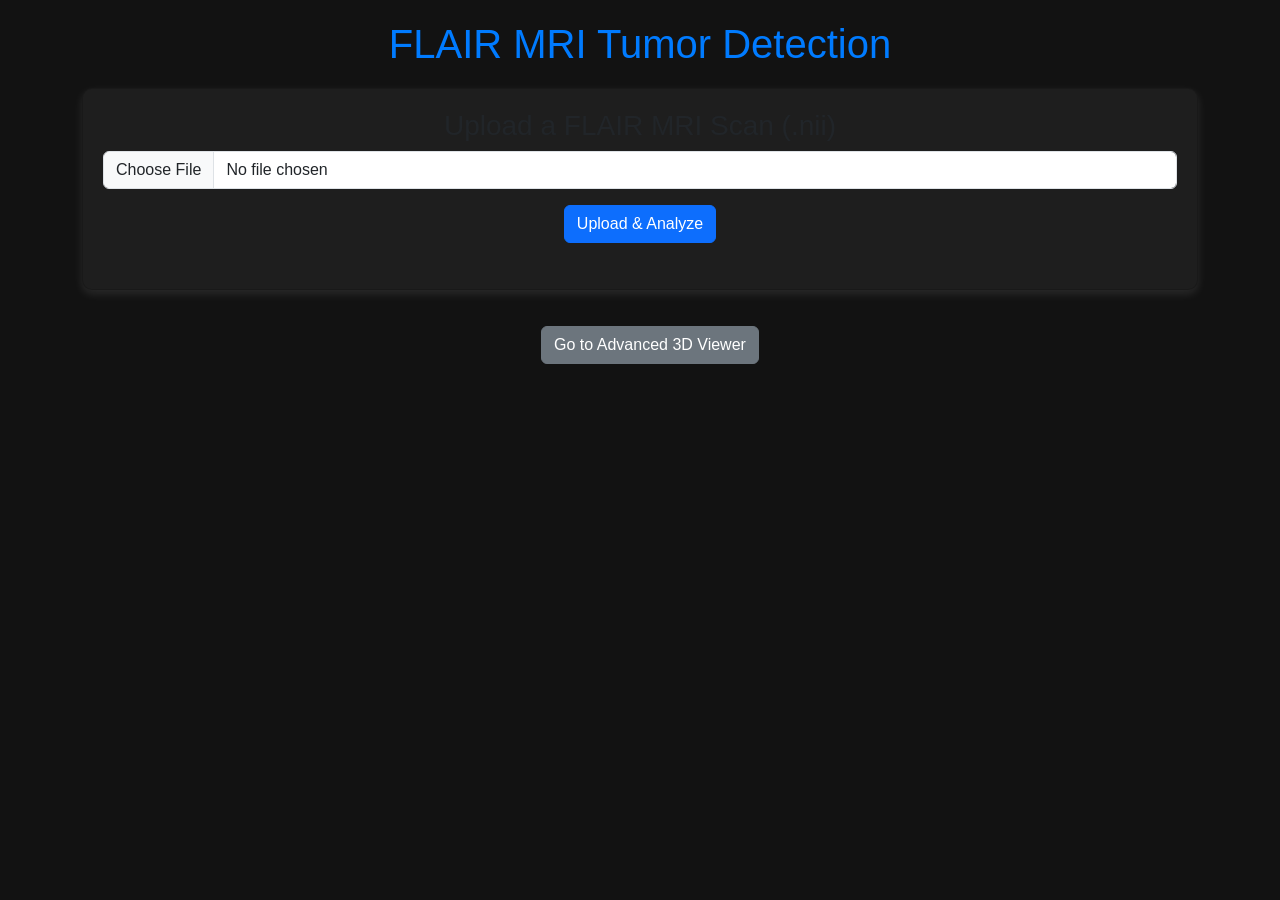
==== templates/front.html @ b57754f3 "Initial commit with FastAPI migration planning and UI improvements" ====
<!DOCTYPE html>
<html lang="en">

<head>
    <meta charset="UTF-8">
    <meta name="viewport" content="width=device-width, initial-scale=1.0">
    <title>FLAIR MRI Tumor Detection</title>

    <link href="https://cdn.jsdelivr.net/npm/bootstrap@5.3.0/dist/css/bootstrap.min.css" rel="stylesheet">

    <style>
        body {
            background-color: #121212;
            color: white;
            font-family: 'Arial', sans-serif;
            text-align: center;
        }

        .container {
            margin-top: 20px;
        }

        .card {
            padding: 20px;
            border-radius: 10px;
            background: #1e1e1e;
            box-shadow: 0px 4px 10px rgba(255, 255, 255, 0.1);
        }

        h1 {
            color: #007bff;
            margin-bottom: 20px;
        }

        #result {
            font-size: 1.5rem;
            margin-top: 10px;
            font-weight: bold;
            color: yellow;
        }

        #image-container {
            display: none;
            margin-top: 20px;
        }




        .slider-container {
            margin-top: 10px;
        }

        .image-row {
            display: flex;
            justify-content: center;
            gap: 20px;
            margin-top: 20px;
        }

        .image-row img {
            max-width: 80%;
            /* Increased size */
            border: 2px solid white;
        }

        /* Keep Advanced button always visible */
        .advanced-btn-container {
            margin-top: 20px;
            display: flex;
            justify-content: center;
            align-items: center;
        }

        .advanced-btn {
            margin-left: 20px;
            /* Align with Overlayed Predicted Mask */
        }
    </style>

    <script src="https://code.jquery.com/jquery-3.6.0.min.js"></script>
</head>

<body>

    <div class="container">
        <h1>FLAIR MRI Tumor Detection</h1>

        <div class="card">
            <h3>Upload a FLAIR MRI Scan (.nii)</h3>
            <form id="upload-form" enctype="multipart/form-data">
                <input type="file" class="form-control" id="file-input" name="file" accept=".nii">
                <button type="submit" class="btn btn-primary mt-3">Upload & Analyze</button>
            </form>
            <p id="result"></p>
        </div>

        <div id="image-container">
            <h3>Select Slice</h3>
            <div class="slider-container">
                <input type="range" id="slice-slider" min="0" max="0" value="0">
                <p>Slice: <span id="slice-number">0</span></p>
            </div>

            <div class="image-row">
                <div>
                    <h4>FLAIR MRI Slice</h4>
                    <img id="flair-image" src="" alt="FLAIR MRI Slice">
                </div>
                <div>
                    <h4>Overlayed Predicted Mask</h4>
                    <img id="overlay-image" src="" alt="Overlayed Mask">
                </div>
                <div>
                    <h4>Predicted Mask Only</h4>
                    <img id="mask-image" src="" alt="Predicted Mask">
                </div>
            </div>
        </div>

        <div class="advanced-btn-container">
            <a href="/advanced" class="btn btn-secondary mt-3 advanced-btn">Go to Advanced 3D Viewer</a>
        </div>
    </div>

    <script>
        let slices = [];

        $("#upload-form").submit(function (event) {
            event.preventDefault();
            let formData = new FormData();
            formData.append("file", $("#file-input")[0].files[0]);

            $("#result").text("Processing... Please wait.").css("color", "orange");

            $.ajax({
                url: "/detect_tumor",
                type: "POST",
                data: formData,
                processData: false,
                contentType: false,
                success: function (response) {
                    if (response.error) {
                        $("#result").text("Error: " + response.error).css("color", "red");
                        return;
                    }

                    slices = response.slices;
                    if (slices.length > 0) {
                        $("#slice-slider").attr("max", slices.length - 1).val(0);
                        updateSlice(0);
                        $("#image-container").show();
                        $("#result").text("Tumor detection complete! Use the slider to explore slices.").css("color", "green");
                    } else {
                        $("#result").text("No slices found. Please try another file.").css("color", "red");
                    }
                },
                error: function (xhr, status, error) {
                    console.error("Error:", error);
                    $("#result").text("Error in processing. Please try again.").css("color", "red");
                }
            });
        });

        $("#slice-slider").on("input", function () {
            updateSlice($(this).val());
        });

        function updateSlice(index) {
            $("#slice-number").text(index);
            $("#flair-image").attr("src", slices[index].flair);
            $("#overlay-image").attr("src", slices[index].overlay);
            $("#mask-image").attr("src", slices[index].mask);
        }
    </script>

    <!-- Bootstrap JS -->
    <script src="https://cdn.jsdelivr.net/npm/bootstrap@5.3.0/dist/js/bootstrap.bundle.min.js"></script>
</body>

</html>
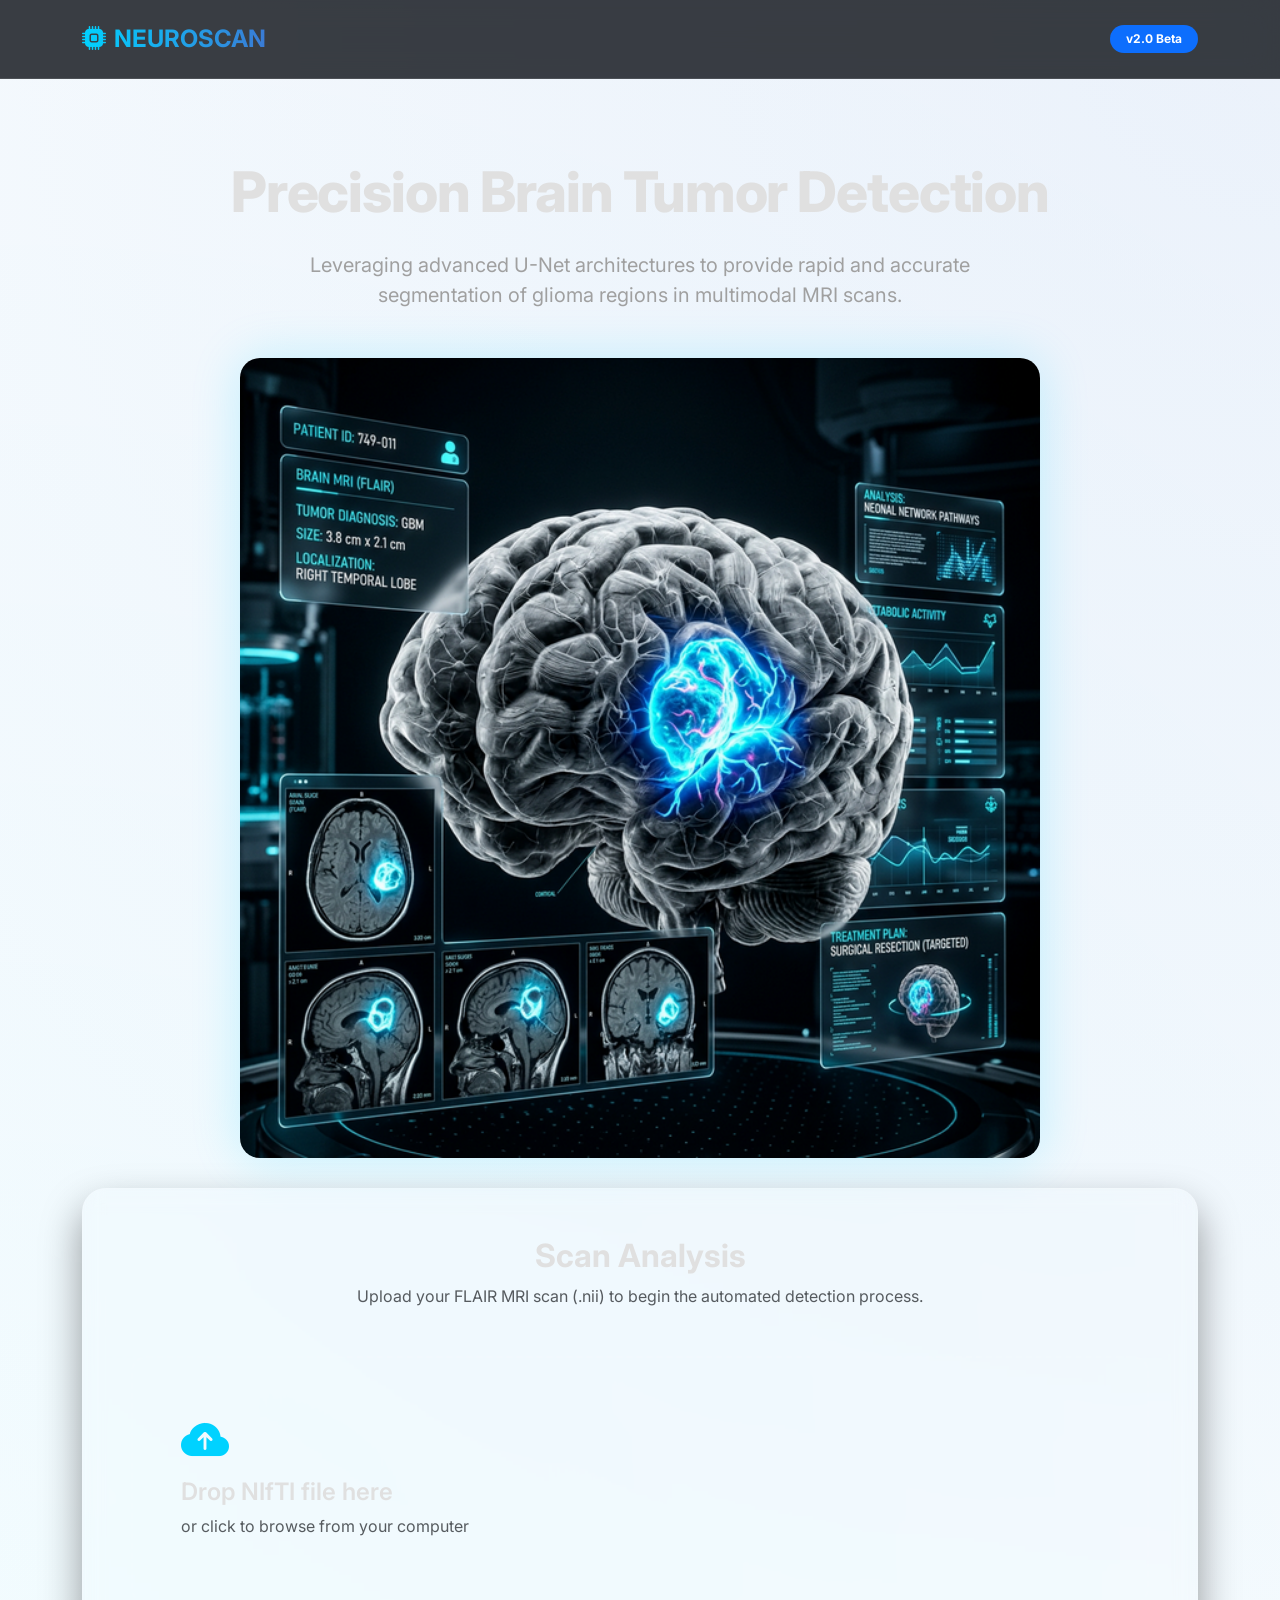
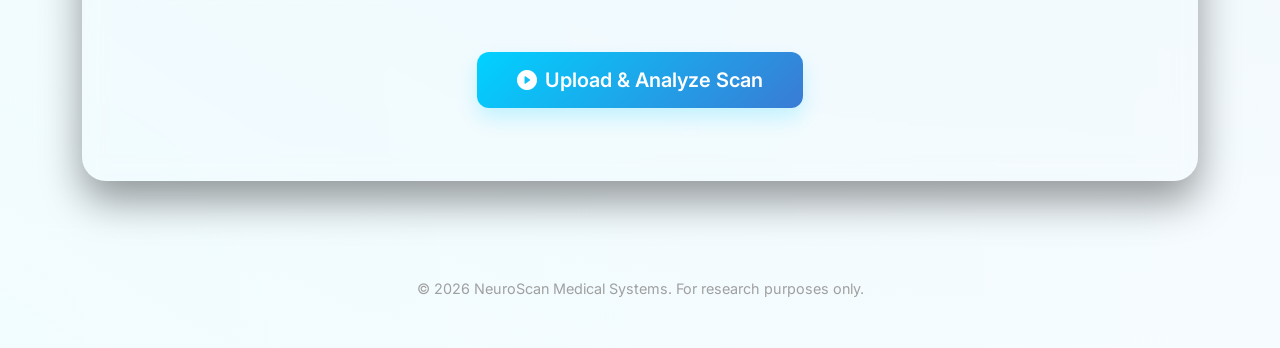
==== commit 0daad2c1: "Restore test images and remove redundant safety_advanced.html" ====
--- a/templates/front.html
+++ b/templates/front.html
@@ -1,181 +1,447 @@
 <!DOCTYPE html>
 <html lang="en">
-
 <head>
     <meta charset="UTF-8">
     <meta name="viewport" content="width=device-width, initial-scale=1.0">
-    <title>FLAIR MRI Tumor Detection</title>
-
+    <title>NeuroScan | Advanced Brain Tumor Detection</title>
+    
+    <!-- Fonts -->
+    <link rel="preconnect" href="https://fonts.googleapis.com">
+    <link rel="preconnect" href="https://fonts.gstatic.com" crossorigin>
+    <link href="https://fonts.googleapis.com/css2?family=Inter:wght@300;400;600;700&display=swap" rel="stylesheet">
+    
+    <!-- Bootstrap & Icons -->
     <link href="https://cdn.jsdelivr.net/npm/bootstrap@5.3.0/dist/css/bootstrap.min.css" rel="stylesheet">
-
+    <link rel="stylesheet" href="https://cdn.jsdelivr.net/npm/bootstrap-icons@1.11.1/font/bootstrap-icons.css">
+    
     <style>
+        :root {
+            --bg-color: #0b0e14;
+            --glass-bg: rgba(255, 255, 255, 0.03);
+            --glass-border: rgba(255, 255, 255, 0.1);
+            --primary-glow: #00d2ff;
+            --secondary-glow: #3a7bd5;
+            --accent-color: #00f2fe;
+            --text-main: #e0e0e0;
+            --text-muted: #a0a0a0;
+        }
+
         body {
-            background-color: #121212;
+            background-color: var(--bg-color);
+            color: var(--text-main);
+            font-family: 'Inter', sans-serif;
+            overflow-x: hidden;
+            background: radial-gradient(circle at top right, rgba(58, 123, 213, 0.1), transparent),
+                        radial-gradient(circle at bottom left, rgba(0, 210, 255, 0.05), transparent);
+            min-height: 100vh;
+        }
+
+        .navbar {
+            background: rgba(11, 14, 20, 0.8);
+            backdrop-filter: blur(15px);
+            border-bottom: 1px solid var(--glass-border);
+            padding: 1rem 0;
+            position: sticky;
+            top: 0;
+            z-index: 1000;
+        }
+
+        .navbar-brand {
+            font-weight: 700;
+            font-size: 1.5rem;
+            background: linear-gradient(90deg, var(--primary-glow), var(--secondary-glow));
+            -webkit-background-clip: text;
+            -webkit-text-fill-color: transparent;
+        }
+
+        .hero-section {
+            padding: 80px 0;
+            text-align: center;
+        }
+
+        .hero-title {
+            font-size: 3.5rem;
+            font-weight: 800;
+            margin-bottom: 1.5rem;
+            letter-spacing: -0.02em;
+        }
+
+        .hero-subtitle {
+            font-size: 1.25rem;
+            color: var(--text-muted);
+            max-width: 700px;
+            margin: 0 auto 3rem auto;
+        }
+
+        .hero-image-container {
+            position: relative;
+            max-width: 800px;
+            margin: 0 auto;
+            border-radius: 20px;
+            overflow: hidden;
+            box-shadow: 0 0 50px rgba(0, 210, 255, 0.2);
+        }
+
+        .hero-image {
+            width: 100%;
+            display: block;
+        }
+
+        .main-card {
+            background: var(--glass-bg);
+            backdrop-filter: blur(10px);
+            border: 1px solid var(--glass-border);
+            border-radius: 24px;
+            padding: 3rem;
+            margin-top: -50px;
+            position: relative;
+            z-index: 10;
+            box-shadow: 0 20px 40px rgba(0, 0, 0, 0.4);
+        }
+
+        .upload-area {
+            border: 2px dashed var(--glass-border);
+            border-radius: 16px;
+            padding: 3rem;
+            transition: all 0.3s ease;
+            cursor: pointer;
+            position: relative;
+        }
+
+        .upload-area:hover {
+            border-color: var(--primary-glow);
+            background: rgba(255, 255, 255, 0.02);
+        }
+
+        .upload-icon {
+            font-size: 3rem;
+            color: var(--primary-glow);
+            margin-bottom: 1rem;
+        }
+
+        #file-input {
+            display: none;
+        }
+
+        .btn-scan {
+            background: linear-gradient(135deg, var(--primary-glow), var(--secondary-glow));
+            border: none;
             color: white;
-            font-family: 'Arial', sans-serif;
+            font-weight: 600;
+            padding: 0.8rem 2.5rem;
+            border-radius: 12px;
+            transition: all 0.3s ease;
+            box-shadow: 0 10px 20px rgba(0, 210, 255, 0.2);
+        }
+
+        .btn-scan:hover {
+            transform: translateY(-2px);
+            box-shadow: 0 15px 30px rgba(0, 210, 255, 0.3);
+            color: white;
+        }
+
+        #result-status {
+            font-size: 1.1rem;
+            margin-top: 1.5rem;
+            font-weight: 600;
+        }
+
+        .viewer-section {
+            display: none;
+            margin-top: 4rem;
+            padding-bottom: 100px;
+        }
+
+        .slice-explorer {
+            background: var(--glass-bg);
+            border: 1px solid var(--glass-border);
+            border-radius: 20px;
+            padding: 2rem;
+        }
+
+        .display-grid {
+            display: grid;
+            grid-template-columns: repeat(auto-fit, minmax(300px, 1fr));
+            gap: 2rem;
+            margin-top: 2rem;
+        }
+
+        .slice-card {
+            background: rgba(0, 0, 0, 0.3);
+            border: 1px solid var(--glass-border);
+            border-radius: 16px;
+            padding: 1.5rem;
             text-align: center;
         }
 
-        .container {
-            margin-top: 20px;
-        }
-
-        .card {
-            padding: 20px;
-            border-radius: 10px;
-            background: #1e1e1e;
-            box-shadow: 0px 4px 10px rgba(255, 255, 255, 0.1);
-        }
-
-        h1 {
-            color: #007bff;
-            margin-bottom: 20px;
-        }
-
-        #result {
-            font-size: 1.5rem;
-            margin-top: 10px;
-            font-weight: bold;
-            color: yellow;
-        }
-
-        #image-container {
-            display: none;
-            margin-top: 20px;
-        }
-
-
-
-
-        .slider-container {
-            margin-top: 10px;
-        }
-
-        .image-row {
+        .slice-card h5 {
+            margin-bottom: 1rem;
+            font-size: 0.9rem;
+            text-transform: uppercase;
+            letter-spacing: 0.1em;
+            color: var(--text-muted);
+        }
+
+        .slice-card img {
+            width: 100%;
+            border-radius: 12px;
+            border: 1px solid rgba(255, 255, 255, 0.05);
+        }
+
+        .custom-slider {
+            width: 100%;
+            background: transparent;
+            -webkit-appearance: none;
+            margin: 1.5rem 0;
+        }
+
+        .custom-slider::-webkit-slider-runnable-track {
+            width: 100%;
+            height: 6px;
+            background: var(--glass-border);
+            border-radius: 3px;
+        }
+
+        .custom-slider::-webkit-slider-thumb {
+            -webkit-appearance: none;
+            height: 20px;
+            width: 20px;
+            border-radius: 50%;
+            background: var(--primary-glow);
+            margin-top: -7px;
+            cursor: pointer;
+            box-shadow: 0 0 15px var(--primary-glow);
+        }
+
+        .advanced-link-card {
+            margin-top: 3rem;
+            background: linear-gradient(45deg, rgba(58, 123, 213, 0.1), rgba(0, 210, 255, 0.1));
+            border: 1px solid var(--glass-border);
+            border-radius: 20px;
+            padding: 2rem;
             display: flex;
-            justify-content: center;
-            gap: 20px;
-            margin-top: 20px;
-        }
-
-        .image-row img {
-            max-width: 80%;
-            /* Increased size */
-            border: 2px solid white;
-        }
-
-        /* Keep Advanced button always visible */
-        .advanced-btn-container {
-            margin-top: 20px;
-            display: flex;
-            justify-content: center;
             align-items: center;
-        }
-
-        .advanced-btn {
-            margin-left: 20px;
-            /* Align with Overlayed Predicted Mask */
-        }
+            justify-content: space-between;
+        }
+
+        .footer {
+            border-top: 1px solid var(--glass-border);
+            padding: 3rem 0;
+            text-align: center;
+            color: var(--text-muted);
+            font-size: 0.9rem;
+        }
+
+        /* Micro-animations */
+        @keyframes fadeIn {
+            from { opacity: 0; transform: translateY(10px); }
+            to { opacity: 1; transform: translateY(0); }
+        }
+
+        .animate-fade-in {
+            animation: fadeIn 0.8s ease-out forwards;
+        }
+
+        .delay-1 { animation-delay: 0.2s; }
+        .delay-2 { animation-delay: 0.4s; }
     </style>
-
-    <script src="https://code.jquery.com/jquery-3.6.0.min.js"></script>
 </head>
-
 <body>
 
+<nav class="navbar">
     <div class="container">
-        <h1>FLAIR MRI Tumor Detection</h1>
-
-        <div class="card">
-            <h3>Upload a FLAIR MRI Scan (.nii)</h3>
-            <form id="upload-form" enctype="multipart/form-data">
-                <input type="file" class="form-control" id="file-input" name="file" accept=".nii">
-                <button type="submit" class="btn btn-primary mt-3">Upload & Analyze</button>
-            </form>
-            <p id="result"></p>
-        </div>
-
-        <div id="image-container">
-            <h3>Select Slice</h3>
-            <div class="slider-container">
-                <input type="range" id="slice-slider" min="0" max="0" value="0">
-                <p>Slice: <span id="slice-number">0</span></p>
-            </div>
-
-            <div class="image-row">
-                <div>
-                    <h4>FLAIR MRI Slice</h4>
-                    <img id="flair-image" src="" alt="FLAIR MRI Slice">
-                </div>
-                <div>
-                    <h4>Overlayed Predicted Mask</h4>
-                    <img id="overlay-image" src="" alt="Overlayed Mask">
-                </div>
-                <div>
-                    <h4>Predicted Mask Only</h4>
-                    <img id="mask-image" src="" alt="Predicted Mask">
-                </div>
-            </div>
-        </div>
-
-        <div class="advanced-btn-container">
-            <a href="/advanced" class="btn btn-secondary mt-3 advanced-btn">Go to Advanced 3D Viewer</a>
+        <a class="navbar-brand" href="#">
+            <i class="bi bi-cpu-fill me-2"></i>NEUROSCAN
+        </a>
+        <div class="d-flex align-items-center">
+            <span class="badge bg-primary rounded-pill px-3 py-2">v2.0 Beta</span>
         </div>
     </div>
-
-    <script>
-        let slices = [];
-
-        $("#upload-form").submit(function (event) {
-            event.preventDefault();
-            let formData = new FormData();
-            formData.append("file", $("#file-input")[0].files[0]);
-
-            $("#result").text("Processing... Please wait.").css("color", "orange");
-
-            $.ajax({
-                url: "/detect_tumor",
-                type: "POST",
-                data: formData,
-                processData: false,
-                contentType: false,
-                success: function (response) {
-                    if (response.error) {
-                        $("#result").text("Error: " + response.error).css("color", "red");
-                        return;
-                    }
-
-                    slices = response.slices;
-                    if (slices.length > 0) {
-                        $("#slice-slider").attr("max", slices.length - 1).val(0);
-                        updateSlice(0);
-                        $("#image-container").show();
-                        $("#result").text("Tumor detection complete! Use the slider to explore slices.").css("color", "green");
-                    } else {
-                        $("#result").text("No slices found. Please try another file.").css("color", "red");
-                    }
-                },
-                error: function (xhr, status, error) {
-                    console.error("Error:", error);
-                    $("#result").text("Error in processing. Please try again.").css("color", "red");
+</nav>
+
+<div class="container">
+    <section class="hero-section">
+        <h1 class="hero-title animate-fade-in">Precision Brain Tumor Detection</h1>
+        <p class="hero-subtitle animate-fade-in delay-1">
+            Leveraging advanced U-Net architectures to provide rapid and accurate segmentation of glioma regions in multimodal MRI scans.
+        </p>
+        
+        <div class="hero-image-container animate-fade-in delay-2">
+            <img src="/static/img/hero.png" alt="Brain Visualization" class="hero-image">
+        </div>
+    </section>
+
+    <div class="main-card animate-fade-in delay-2">
+        <div class="text-center mb-5">
+            <h2 class="fw-bold">Scan Analysis</h2>
+            <p class="text-muted">Upload your FLAIR MRI scan (.nii) to begin the automated detection process.</p>
+        </div>
+
+        <form id="upload-form">
+            <div class="upload-area" id="drop-zone">
+                <i class="bi bi-cloud-arrow-up-fill upload-icon"></i>
+                <h4 class="fw-semibold">Drop NIfTI file here</h4>
+                <p class="text-muted">or click to browse from your computer</p>
+                <input type="file" id="file-input" name="file" accept=".nii">
+                <div id="file-name-display" class="mt-3 text-primary fw-bold" style="display:none;"></div>
+            </div>
+            
+            <div class="text-center mt-5">
+                <button type="submit" class="btn btn-scan btn-lg">
+                    <i class="bi bi-play-circle-fill me-2"></i>Upload & Analyze Scan
+                </button>
+                <div id="result-status"></div>
+            </div>
+        </form>
+    </div>
+
+    <section id="viewer-section" class="viewer-section">
+        <div class="slice-explorer">
+            <div class="d-flex justify-content-between align-items-center mb-4">
+                <h3 class="fw-bold mb-0">Exploration Suite</h3>
+                <div class="badge bg-secondary px-3 py-2">
+                    Slice: <span id="slice-number" class="fw-bold">0</span>
+                </div>
+            </div>
+
+            <div class="px-4">
+                <input type="range" class="custom-slider" id="slice-slider" min="0" max="0" value="0">
+            </div>
+
+            <div class="display-grid">
+                <div class="slice-card">
+                    <h5>Original FLAIR</h5>
+                    <div class="image-wrapper">
+                        <img id="flair-image" src="" alt="FLAIR Slice">
+                    </div>
+                </div>
+                <div class="slice-card">
+                    <h5>Neural Overlay</h5>
+                    <div class="image-wrapper">
+                        <img id="overlay-image" src="" alt="Overlay Mask">
+                    </div>
+                </div>
+                <div class="slice-card">
+                    <h5>Binary Mask</h5>
+                    <div class="image-wrapper">
+                        <img id="mask-image" src="" alt="Predicted Mask">
+                    </div>
+                </div>
+            </div>
+        </div>
+
+        <div class="advanced-link-card">
+            <div>
+                <h4 class="fw-bold mb-1">Volumetric 3D Analysis</h4>
+                <p class="text-muted mb-0">Experience full spatial context in our proprietary 3D rendering engine.</p>
+            </div>
+            <a href="/advanced" class="btn btn-scan">
+                Open 3D Viewer <i class="bi bi-arrow-right-short ms-1"></i>
+            </a>
+        </div>
+    </section>
+</div>
+
+<footer class="footer mt-5">
+    <div class="container">
+        <p class="mb-0">&copy; 2026 NeuroScan Medical Systems. For research purposes only.</p>
+    </div>
+</footer>
+
+<script src="https://code.jquery.com/jquery-3.6.0.min.js"></script>
+<script>
+    let slices = [];
+
+    // UI Interactions
+    const dropZone = $('#drop-zone');
+    const fileInput = $('#file-input');
+    const fileNameDisplay = $('#file-name-display');
+
+    dropZone.on('click', () => fileInput.click());
+    
+    fileInput.on('change', function() {
+        if (this.files[0]) {
+            fileNameDisplay.text(`Selected: ${this.files[0].name}`).show();
+        }
+    });
+
+    dropZone.on('dragover', (e) => {
+        e.preventDefault();
+        dropZone.css('border-color', 'var(--primary-glow)');
+    });
+
+    dropZone.on('dragleave', () => {
+        dropZone.css('border-color', 'var(--glass-border)');
+    });
+
+    dropZone.on('drop', (e) => {
+        e.preventDefault();
+        const files = e.originalEvent.dataTransfer.files;
+        if (files.length) {
+            fileInput[0].files = files;
+            fileNameDisplay.text(`Selected: ${files[0].name}`).show();
+        }
+    });
+
+    // Form Submission
+    $("#upload-form").submit(function (event) {
+        event.preventDefault();
+        
+        let file = fileInput[0].files[0];
+        if (!file) {
+            $("#result-status").text("Please select a file first.").css("color", "red");
+            return;
+        }
+
+        let formData = new FormData();
+        formData.append("file", file);
+
+        $("#result-status").html('<div class="spinner-border spinner-border-sm text-primary me-2"></div> AI is processing scan...').css("color", "var(--primary-glow)");
+
+        $.ajax({
+            url: "/detect_tumor",
+            type: "POST",
+            data: formData,
+            processData: false,
+            contentType: false,
+            success: function (response) {
+                if (response.error) {
+                    $("#result-status").text("Error: " + response.error).css("color", "red");
+                    return;
                 }
-            });
+
+                slices = response.slices;
+                if (slices.length > 0) {
+                    $("#slice-slider").attr("max", slices.length - 1).val(0);
+                    updateSlice(0);
+                    $("#viewer-section").fadeIn(1000);
+                    $("#result-status").html('<i class="bi bi-check-circle-fill me-2"></i> Analysis Complete').css("color", "#00ff88");
+                    
+                    // Smooth scroll to viewer
+                    $('html, body').animate({
+                        scrollTop: $("#viewer-section").offset().top - 100
+                    }, 1000);
+                } else {
+                    $("#result-status").text("No slices could be extracted.").css("color", "red");
+                }
+            },
+            error: function (xhr, status, error) {
+                $("#result-status").text("Processing failed. Server might be under heavy load.").css("color", "red");
+            }
         });
-
-        $("#slice-slider").on("input", function () {
-            updateSlice($(this).val());
-        });
-
-        function updateSlice(index) {
-            $("#slice-number").text(index);
-            $("#flair-image").attr("src", slices[index].flair);
-            $("#overlay-image").attr("src", slices[index].overlay);
-            $("#mask-image").attr("src", slices[index].mask);
-        }
-    </script>
-
-    <!-- Bootstrap JS -->
-    <script src="https://cdn.jsdelivr.net/npm/bootstrap@5.3.0/dist/js/bootstrap.bundle.min.js"></script>
+    });
+
+    $("#slice-slider").on("input", function () {
+        updateSlice($(this).val());
+    });
+
+    function updateSlice(index) {
+        $("#slice-number").text(index);
+        $("#flair-image").attr("src", slices[index].flair);
+        $("#overlay-image").attr("src", slices[index].overlay);
+        $("#mask-image").attr("src", slices[index].mask);
+    }
+</script>
+
 </body>
-
 </html>
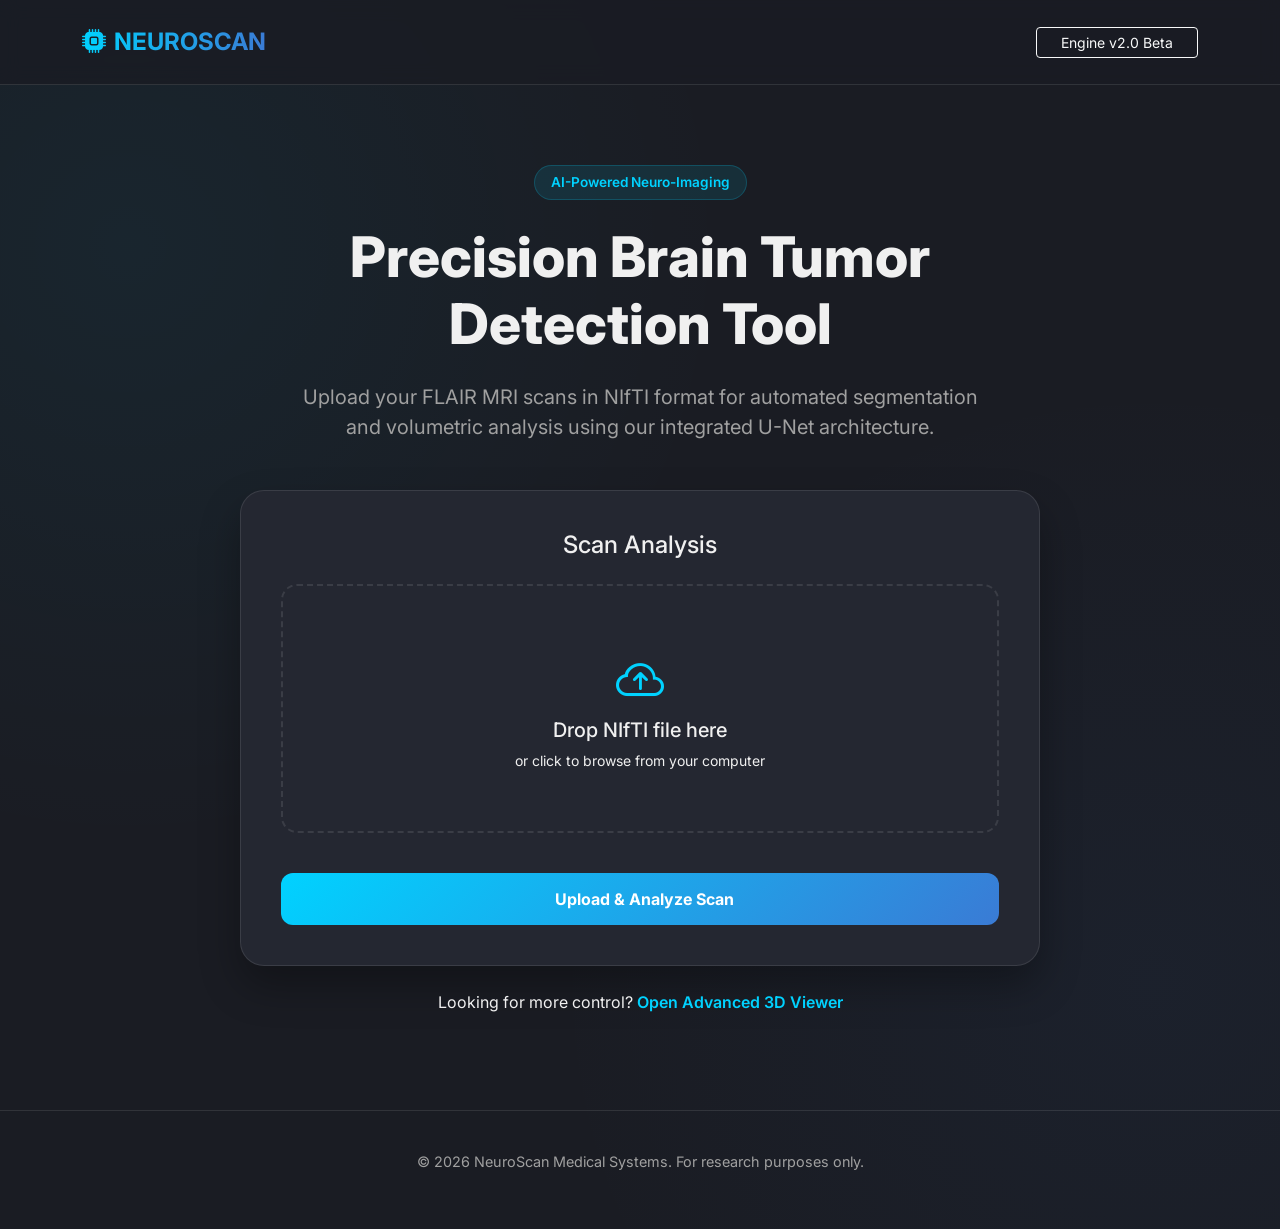
==== commit c6477234: "UI: Charcoal gray theme, removed hero image. Fix: Robust upload handling via file.read(). Cleanup: R" ====
--- a/templates/front.html
+++ b/templates/front.html
@@ -3,7 +3,7 @@
 <head>
     <meta charset="UTF-8">
     <meta name="viewport" content="width=device-width, initial-scale=1.0">
-    <title>NeuroScan | Advanced Brain Tumor Detection</title>
+    <title>NeuroScan | Precision Brain Tumor Detection</title>
     
     <!-- Fonts -->
     <link rel="preconnect" href="https://fonts.googleapis.com">
@@ -13,45 +13,46 @@
     <!-- Bootstrap & Icons -->
     <link href="https://cdn.jsdelivr.net/npm/bootstrap@5.3.0/dist/css/bootstrap.min.css" rel="stylesheet">
     <link rel="stylesheet" href="https://cdn.jsdelivr.net/npm/bootstrap-icons@1.11.1/font/bootstrap-icons.css">
-    
+
     <style>
         :root {
-            --bg-color: #0b0e14;
-            --glass-bg: rgba(255, 255, 255, 0.03);
+            --bg-color: #1a1c23;
+            --surface-color: #242731;
+            --glass-bg: rgba(255, 255, 255, 0.05);
             --glass-border: rgba(255, 255, 255, 0.1);
-            --primary-glow: #00d2ff;
-            --secondary-glow: #3a7bd5;
-            --accent-color: #00f2fe;
-            --text-main: #e0e0e0;
-            --text-muted: #a0a0a0;
+            --primary-accent: #00d2ff;
+            --secondary-accent: #3a7bd5;
+            --text-main: #f0f0f0;
+            --text-dim: #a0a0a0;
         }
 
         body {
             background-color: var(--bg-color);
             color: var(--text-main);
             font-family: 'Inter', sans-serif;
-            overflow-x: hidden;
-            background: radial-gradient(circle at top right, rgba(58, 123, 213, 0.1), transparent),
-                        radial-gradient(circle at bottom left, rgba(0, 210, 255, 0.05), transparent);
             min-height: 100vh;
+            margin: 0;
+            display: flex;
+            flex-direction: column;
+            background-image: 
+                radial-gradient(circle at 10% 20%, rgba(0, 210, 255, 0.05) 0%, transparent 40%),
+                radial-gradient(circle at 90% 80%, rgba(58, 123, 213, 0.05) 0%, transparent 40%);
         }
 
         .navbar {
-            background: rgba(11, 14, 20, 0.8);
-            backdrop-filter: blur(15px);
+            background: rgba(26, 28, 35, 0.8);
+            backdrop-filter: blur(10px);
             border-bottom: 1px solid var(--glass-border);
-            padding: 1rem 0;
-            position: sticky;
-            top: 0;
-            z-index: 1000;
+            padding: 1.2rem 0;
         }
 
         .navbar-brand {
             font-weight: 700;
+            background: linear-gradient(90deg, var(--primary-accent), var(--secondary-accent));
+            -webkit-background-clip: text;
+            background-clip: text;
+            -webkit-text-fill-color: transparent;
             font-size: 1.5rem;
-            background: linear-gradient(90deg, var(--primary-glow), var(--secondary-glow));
-            -webkit-background-clip: text;
-            -webkit-text-fill-color: transparent;
         }
 
         .hero-section {
@@ -59,389 +60,285 @@
             text-align: center;
         }
 
+        .hero-badge {
+            display: inline-block;
+            background: rgba(0, 210, 255, 0.1);
+            border: 1px solid rgba(0, 210, 255, 0.2);
+            color: var(--primary-accent);
+            padding: 6px 16px;
+            border-radius: 30px;
+            font-size: 0.85rem;
+            font-weight: 600;
+            margin-bottom: 24px;
+        }
+
         .hero-title {
             font-size: 3.5rem;
             font-weight: 800;
-            margin-bottom: 1.5rem;
-            letter-spacing: -0.02em;
+            line-height: 1.2;
+            margin-bottom: 24px;
         }
 
         .hero-subtitle {
             font-size: 1.25rem;
-            color: var(--text-muted);
+            color: var(--text-dim);
             max-width: 700px;
-            margin: 0 auto 3rem auto;
-        }
-
-        .hero-image-container {
-            position: relative;
+            margin: 0 auto 48px;
+        }
+
+        .analysis-card {
+            background: var(--surface-color);
+            border: 1px solid var(--glass-border);
+            border-radius: 24px;
+            padding: 40px;
+            box-shadow: 0 20px 40px rgba(0, 0, 0, 0.3);
             max-width: 800px;
             margin: 0 auto;
-            border-radius: 20px;
-            overflow: hidden;
-            box-shadow: 0 0 50px rgba(0, 210, 255, 0.2);
-        }
-
-        .hero-image {
-            width: 100%;
-            display: block;
-        }
-
-        .main-card {
-            background: var(--glass-bg);
-            backdrop-filter: blur(10px);
-            border: 1px solid var(--glass-border);
-            border-radius: 24px;
-            padding: 3rem;
-            margin-top: -50px;
-            position: relative;
-            z-index: 10;
-            box-shadow: 0 20px 40px rgba(0, 0, 0, 0.4);
-        }
-
-        .upload-area {
+        }
+
+        .drop-zone {
             border: 2px dashed var(--glass-border);
             border-radius: 16px;
-            padding: 3rem;
+            padding: 60px 20px;
             transition: all 0.3s ease;
             cursor: pointer;
             position: relative;
         }
 
-        .upload-area:hover {
-            border-color: var(--primary-glow);
-            background: rgba(255, 255, 255, 0.02);
+        .drop-zone:hover, .drop-zone.active {
+            border-color: var(--primary-accent);
+            background: rgba(0, 210, 255, 0.03);
         }
 
         .upload-icon {
             font-size: 3rem;
-            color: var(--primary-glow);
-            margin-bottom: 1rem;
-        }
-
-        #file-input {
+            color: var(--primary-accent);
+            margin-bottom: 20px;
+        }
+
+        #file-input { display: none; }
+
+        .btn-analyze {
+            background: linear-gradient(135deg, var(--primary-accent), var(--secondary-accent));
+            border: none;
+            padding: 14px 40px;
+            border-radius: 12px;
+            font-weight: 700;
+            color: white;
+            transition: transform 0.2s, box-shadow 0.2s;
+            margin-top: 24px;
+        }
+
+        .btn-analyze:hover {
+            transform: translateY(-2px);
+            box-shadow: 0 10px 20px rgba(0, 210, 255, 0.3);
+        }
+
+        .results-section {
             display: none;
-        }
-
-        .btn-scan {
-            background: linear-gradient(135deg, var(--primary-glow), var(--secondary-glow));
-            border: none;
-            color: white;
-            font-weight: 600;
-            padding: 0.8rem 2.5rem;
-            border-radius: 12px;
-            transition: all 0.3s ease;
-            box-shadow: 0 10px 20px rgba(0, 210, 255, 0.2);
-        }
-
-        .btn-scan:hover {
-            transform: translateY(-2px);
-            box-shadow: 0 15px 30px rgba(0, 210, 255, 0.3);
-            color: white;
-        }
-
-        #result-status {
-            font-size: 1.1rem;
-            margin-top: 1.5rem;
-            font-weight: 600;
-        }
-
-        .viewer-section {
-            display: none;
-            margin-top: 4rem;
-            padding-bottom: 100px;
-        }
-
-        .slice-explorer {
-            background: var(--glass-bg);
-            border: 1px solid var(--glass-border);
-            border-radius: 20px;
-            padding: 2rem;
-        }
-
-        .display-grid {
+            margin-top: 60px;
+            padding-bottom: 60px;
+        }
+
+        .slice-grid {
             display: grid;
-            grid-template-columns: repeat(auto-fit, minmax(300px, 1fr));
-            gap: 2rem;
-            margin-top: 2rem;
+            grid-template-columns: repeat(auto-fit, minmax(280px, 1fr));
+            gap: 24px;
         }
 
         .slice-card {
-            background: rgba(0, 0, 0, 0.3);
+            background: var(--surface-color);
             border: 1px solid var(--glass-border);
             border-radius: 16px;
-            padding: 1.5rem;
-            text-align: center;
-        }
-
-        .slice-card h5 {
-            margin-bottom: 1rem;
-            font-size: 0.9rem;
-            text-transform: uppercase;
-            letter-spacing: 0.1em;
-            color: var(--text-muted);
-        }
+            overflow: hidden;
+            transition: transform 0.3s ease;
+        }
+
+        .slice-card:hover { transform: translateY(-5px); }
 
         .slice-card img {
             width: 100%;
-            border-radius: 12px;
-            border: 1px solid rgba(255, 255, 255, 0.05);
-        }
-
-        .custom-slider {
-            width: 100%;
-            background: transparent;
-            -webkit-appearance: none;
-            margin: 1.5rem 0;
-        }
-
-        .custom-slider::-webkit-slider-runnable-track {
-            width: 100%;
-            height: 6px;
-            background: var(--glass-border);
-            border-radius: 3px;
-        }
-
-        .custom-slider::-webkit-slider-thumb {
-            -webkit-appearance: none;
-            height: 20px;
-            width: 20px;
-            border-radius: 50%;
-            background: var(--primary-glow);
-            margin-top: -7px;
-            cursor: pointer;
-            box-shadow: 0 0 15px var(--primary-glow);
-        }
-
-        .advanced-link-card {
-            margin-top: 3rem;
-            background: linear-gradient(45deg, rgba(58, 123, 213, 0.1), rgba(0, 210, 255, 0.1));
-            border: 1px solid var(--glass-border);
-            border-radius: 20px;
-            padding: 2rem;
-            display: flex;
-            align-items: center;
-            justify-content: space-between;
+            height: auto;
+            background: #000;
+        }
+
+        .slice-label {
+            padding: 12px;
+            text-align: center;
+            font-weight: 600;
+            font-size: 0.9rem;
         }
 
         .footer {
+            margin-top: auto;
+            padding: 40px 0;
             border-top: 1px solid var(--glass-border);
-            padding: 3rem 0;
             text-align: center;
-            color: var(--text-muted);
+            color: var(--text-dim);
             font-size: 0.9rem;
         }
 
-        /* Micro-animations */
-        @keyframes fadeIn {
-            from { opacity: 0; transform: translateY(10px); }
-            to { opacity: 1; transform: translateY(0); }
-        }
-
-        .animate-fade-in {
-            animation: fadeIn 0.8s ease-out forwards;
-        }
-
-        .delay-1 { animation-delay: 0.2s; }
-        .delay-2 { animation-delay: 0.4s; }
+        .loader {
+            display: none;
+            margin: 20px auto;
+        }
+
+        .link-advanced {
+            color: var(--primary-accent);
+            text-decoration: none;
+            font-weight: 600;
+        }
+
+        .link-advanced:hover { text-decoration: underline; }
     </style>
 </head>
 <body>
 
 <nav class="navbar">
-    <div class="container">
-        <a class="navbar-brand" href="#">
-            <i class="bi bi-cpu-fill me-2"></i>NEUROSCAN
-        </a>
-        <div class="d-flex align-items-center">
-            <span class="badge bg-primary rounded-pill px-3 py-2">v2.0 Beta</span>
-        </div>
+    <div class="container d-flex justify-content-between align-items-center">
+        <a class="navbar-brand" href="#"><i class="bi bi-cpu-fill me-2"></i>NEUROSCAN</a>
+        <a href="/advanced" class="btn btn-outline-light btn-sm px-4">Engine v2.0 Beta</a>
     </div>
 </nav>
 
-<div class="container">
+<main class="container">
     <section class="hero-section">
-        <h1 class="hero-title animate-fade-in">Precision Brain Tumor Detection</h1>
-        <p class="hero-subtitle animate-fade-in delay-1">
-            Leveraging advanced U-Net architectures to provide rapid and accurate segmentation of glioma regions in multimodal MRI scans.
-        </p>
+        <span class="hero-badge">AI-Powered Neuro-Imaging</span>
+        <h1 class="hero-title">Precision Brain Tumor <br> Detection Tool</h1>
+        <p class="hero-subtitle">Upload your FLAIR MRI scans in NIfTI format for automated segmentation and volumetric analysis using our integrated U-Net architecture.</p>
         
-        <div class="hero-image-container animate-fade-in delay-2">
-            <img src="/static/img/hero.png" alt="Brain Visualization" class="hero-image">
+        <div class="analysis-card">
+            <h4 class="mb-4">Scan Analysis</h4>
+            <form id="upload-form" enctype="multipart/form-data">
+                <div class="drop-zone" id="drop-zone">
+                    <i class="bi bi-cloud-arrow-up upload-icon"></i>
+                    <h5 class="mb-2">Drop NIfTI file here</h5>
+                    <p class="text-dim small mb-0">or click to browse from your computer</p>
+                    <p id="file-name" class="mt-3 fw-bold text-primary" style="display:none;"></p>
+                    <input type="file" id="file-input" name="file" accept=".nii">
+                </div>
+                
+                <div class="loader" id="loader">
+                    <div class="spinner-border text-primary" role="status"></div>
+                    <p class="mt-2 text-dim">Analyzing spatial features...</p>
+                </div>
+
+                <div id="result-status" class="mt-3"></div>
+
+                <button type="submit" class="btn btn-analyze w-100">
+                    <i class="bi bi-bolt-fill me-2"></i>Upload & Analyze Scan
+                </button>
+            </form>
+        </div>
+        
+        <div class="mt-4">
+            <p class="text-dim">Looking for more control? <a href="/advanced" class="link-advanced">Open Advanced 3D Viewer</a></p>
         </div>
     </section>
 
-    <div class="main-card animate-fade-in delay-2">
-        <div class="text-center mb-5">
-            <h2 class="fw-bold">Scan Analysis</h2>
-            <p class="text-muted">Upload your FLAIR MRI scan (.nii) to begin the automated detection process.</p>
+    <section class="results-section" id="results-section">
+        <div class="d-flex justify-content-between align-items-end mb-4">
+            <h3 class="fw-bold">Detection Results</h3>
+            <span class="text-dim">Slices with detected abnormalities</span>
         </div>
-
-        <form id="upload-form">
-            <div class="upload-area" id="drop-zone">
-                <i class="bi bi-cloud-arrow-up-fill upload-icon"></i>
-                <h4 class="fw-semibold">Drop NIfTI file here</h4>
-                <p class="text-muted">or click to browse from your computer</p>
-                <input type="file" id="file-input" name="file" accept=".nii">
-                <div id="file-name-display" class="mt-3 text-primary fw-bold" style="display:none;"></div>
-            </div>
-            
-            <div class="text-center mt-5">
-                <button type="submit" class="btn btn-scan btn-lg">
-                    <i class="bi bi-play-circle-fill me-2"></i>Upload & Analyze Scan
-                </button>
-                <div id="result-status"></div>
-            </div>
-        </form>
-    </div>
-
-    <section id="viewer-section" class="viewer-section">
-        <div class="slice-explorer">
-            <div class="d-flex justify-content-between align-items-center mb-4">
-                <h3 class="fw-bold mb-0">Exploration Suite</h3>
-                <div class="badge bg-secondary px-3 py-2">
-                    Slice: <span id="slice-number" class="fw-bold">0</span>
-                </div>
-            </div>
-
-            <div class="px-4">
-                <input type="range" class="custom-slider" id="slice-slider" min="0" max="0" value="0">
-            </div>
-
-            <div class="display-grid">
-                <div class="slice-card">
-                    <h5>Original FLAIR</h5>
-                    <div class="image-wrapper">
-                        <img id="flair-image" src="" alt="FLAIR Slice">
-                    </div>
-                </div>
-                <div class="slice-card">
-                    <h5>Neural Overlay</h5>
-                    <div class="image-wrapper">
-                        <img id="overlay-image" src="" alt="Overlay Mask">
-                    </div>
-                </div>
-                <div class="slice-card">
-                    <h5>Binary Mask</h5>
-                    <div class="image-wrapper">
-                        <img id="mask-image" src="" alt="Predicted Mask">
-                    </div>
-                </div>
-            </div>
-        </div>
-
-        <div class="advanced-link-card">
-            <div>
-                <h4 class="fw-bold mb-1">Volumetric 3D Analysis</h4>
-                <p class="text-muted mb-0">Experience full spatial context in our proprietary 3D rendering engine.</p>
-            </div>
-            <a href="/advanced" class="btn btn-scan">
-                Open 3D Viewer <i class="bi bi-arrow-right-short ms-1"></i>
-            </a>
+        <div class="slice-grid" id="slice-grid">
+            <!-- Slices injected here -->
         </div>
     </section>
-</div>
-
-<footer class="footer mt-5">
+</main>
+
+<footer class="footer">
     <div class="container">
-        <p class="mb-0">&copy; 2026 NeuroScan Medical Systems. For research purposes only.</p>
+        <p>&copy; 2026 NeuroScan Medical Systems. For research purposes only.</p>
     </div>
 </footer>
 
 <script src="https://code.jquery.com/jquery-3.6.0.min.js"></script>
 <script>
-    let slices = [];
-
-    // UI Interactions
-    const dropZone = $('#drop-zone');
-    const fileInput = $('#file-input');
-    const fileNameDisplay = $('#file-name-display');
-
-    dropZone.on('click', () => fileInput.click());
-    
-    fileInput.on('change', function() {
-        if (this.files[0]) {
-            fileNameDisplay.text(`Selected: ${this.files[0].name}`).show();
-        }
-    });
-
-    dropZone.on('dragover', (e) => {
-        e.preventDefault();
-        dropZone.css('border-color', 'var(--primary-glow)');
-    });
-
-    dropZone.on('dragleave', () => {
-        dropZone.css('border-color', 'var(--glass-border)');
-    });
-
-    dropZone.on('drop', (e) => {
-        e.preventDefault();
-        const files = e.originalEvent.dataTransfer.files;
-        if (files.length) {
-            fileInput[0].files = files;
-            fileNameDisplay.text(`Selected: ${files[0].name}`).show();
-        }
-    });
-
-    // Form Submission
-    $("#upload-form").submit(function (event) {
-        event.preventDefault();
-        
-        let file = fileInput[0].files[0];
-        if (!file) {
-            $("#result-status").text("Please select a file first.").css("color", "red");
-            return;
-        }
-
-        let formData = new FormData();
-        formData.append("file", file);
-
-        $("#result-status").html('<div class="spinner-border spinner-border-sm text-primary me-2"></div> AI is processing scan...').css("color", "var(--primary-glow)");
-
-        $.ajax({
-            url: "/detect_tumor",
-            type: "POST",
-            data: formData,
-            processData: false,
-            contentType: false,
-            success: function (response) {
-                if (response.error) {
-                    $("#result-status").text("Error: " + response.error).css("color", "red");
-                    return;
-                }
-
-                slices = response.slices;
-                if (slices.length > 0) {
-                    $("#slice-slider").attr("max", slices.length - 1).val(0);
-                    updateSlice(0);
-                    $("#viewer-section").fadeIn(1000);
-                    $("#result-status").html('<i class="bi bi-check-circle-fill me-2"></i> Analysis Complete').css("color", "#00ff88");
-                    
-                    // Smooth scroll to viewer
-                    $('html, body').animate({
-                        scrollTop: $("#viewer-section").offset().top - 100
-                    }, 1000);
-                } else {
-                    $("#result-status").text("No slices could be extracted.").css("color", "red");
-                }
-            },
-            error: function (xhr, status, error) {
-                $("#result-status").text("Processing failed. Server might be under heavy load.").css("color", "red");
+    $(document).ready(function () {
+        const dropZone = $('#drop-zone');
+        const fileInput = $('#file-input');
+        const fileName = $('#file-name');
+
+        dropZone.click(() => fileInput.click());
+
+        fileInput.change(function() {
+            if (this.files.length) {
+                fileName.text("Selected: " + this.files[0].name).show();
             }
         });
+
+        dropZone.on('dragover', (e) => {
+            e.preventDefault();
+            dropZone.addClass('active');
+        });
+
+        dropZone.on('dragleave', () => dropZone.removeClass('active'));
+
+        dropZone.on('drop', (e) => {
+            e.preventDefault();
+            dropZone.removeClass('active');
+            const files = e.originalEvent.dataTransfer.files;
+            if (files.length) {
+                fileInput[0].files = files;
+                fileName.text("Selected: " + files[0].name).show();
+            }
+        });
+
+        $("#upload-form").submit(function (event) {
+            event.preventDefault();
+            
+            let file = fileInput[0].files[0];
+            if (!file) {
+                $("#result-status").text("Please select a file first.").css("color", "#ff4444");
+                return;
+            }
+
+            $("#loader").show();
+            $("#result-status").text("");
+            $("#results-section").hide();
+
+            let formData = new FormData();
+            formData.append("file", file);
+
+            $.ajax({
+                url: "/detect_tumor",
+                type: "POST",
+                data: formData,
+                processData: false,
+                contentType: false,
+                success: function (response) {
+                    $("#loader").hide();
+                    if (response.slices && response.slices.length > 0) {
+                        renderResults(response.slices);
+                        $("#result-status").text("Analysis complete.").css("color", "#00d2ff");
+                    } else {
+                        $("#result-status").text("No abnormalities detected or processing failed.").css("color", "#ffbb33");
+                    }
+                },
+                error: function (xhr) {
+                    $("#loader").hide();
+                    let msg = xhr.responseJSON ? xhr.responseJSON.error : "Upload failed";
+                    $("#result-status").text("Error: " + msg).css("color", "#ff4444");
+                }
+            });
+        });
+
+        function renderResults(slices) {
+            const grid = $("#slice-grid");
+            grid.empty();
+            slices.forEach((slice, index) => {
+                grid.append(`
+                    <div class="slice-card">
+                        <img src="${slice}" alt="Tumor Slice ${index + 1}">
+                        <div class="slice-label">Detection Instance #${index + 1}</div>
+                    </div>
+                `);
+            });
+            $("#results-section").fadeIn();
+            window.scrollTo({ top: $("#results-section").offset().top - 100, behavior: 'smooth' });
+        }
     });
-
-    $("#slice-slider").on("input", function () {
-        updateSlice($(this).val());
-    });
-
-    function updateSlice(index) {
-        $("#slice-number").text(index);
-        $("#flair-image").attr("src", slices[index].flair);
-        $("#overlay-image").attr("src", slices[index].overlay);
-        $("#mask-image").attr("src", slices[index].mask);
-    }
 </script>
-
 </body>
 </html>
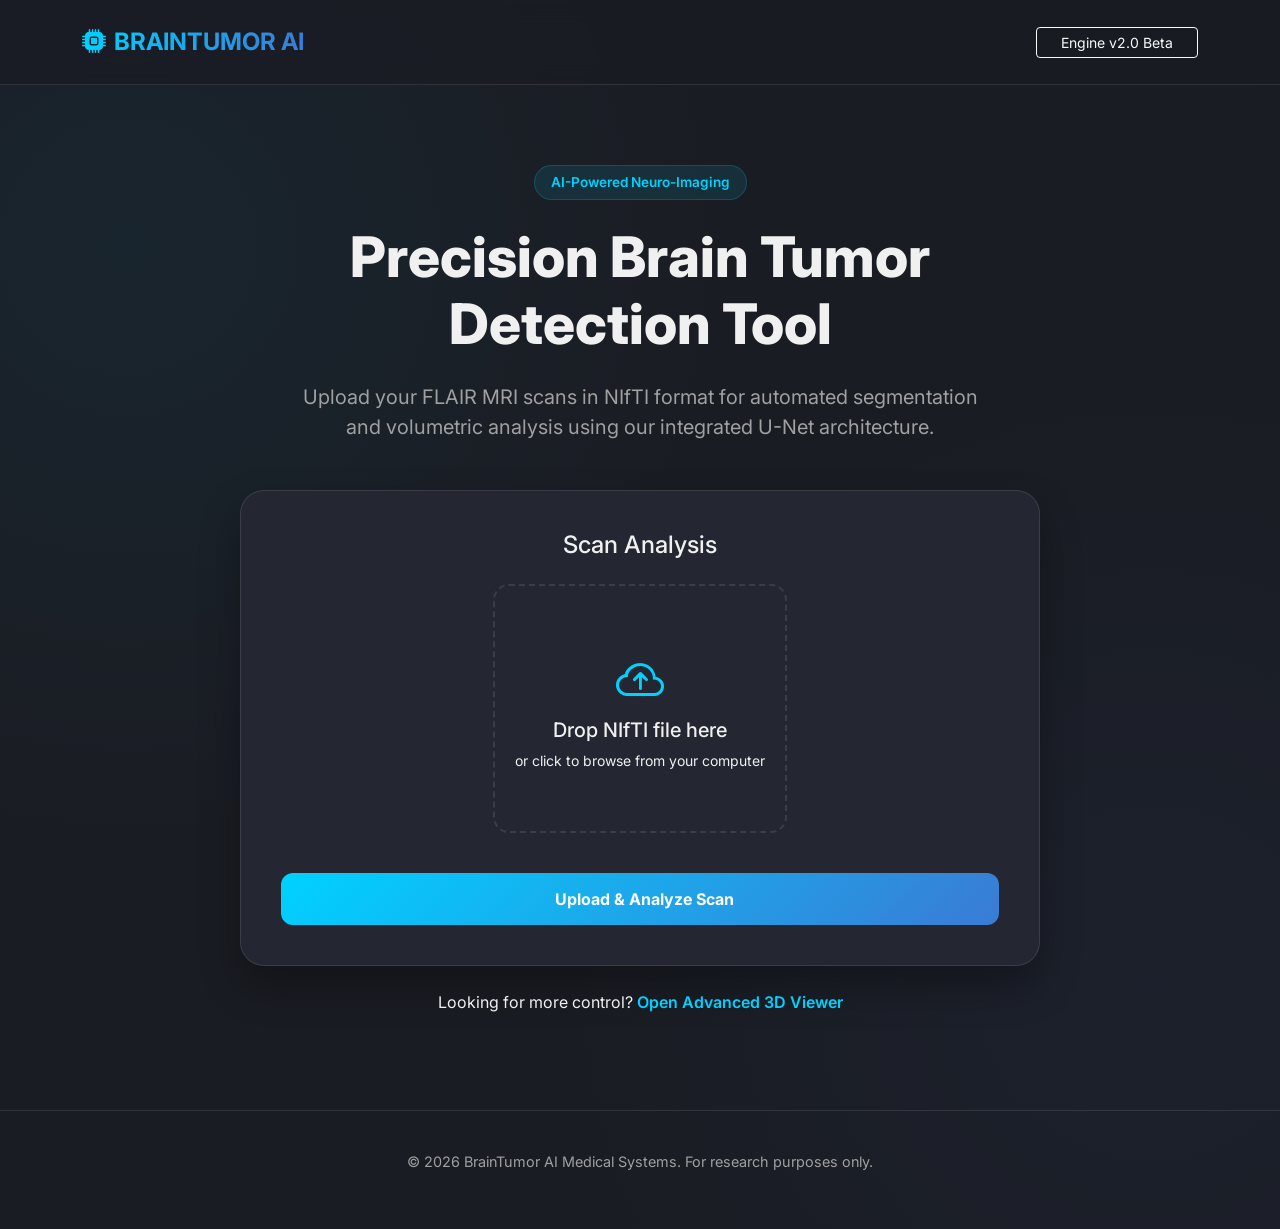
==== commit f115740f: "Fix file upload issue, update .gitignore for local notebook, and refine UI" ====
--- a/templates/front.html
+++ b/templates/front.html
@@ -3,7 +3,7 @@
 <head>
     <meta charset="UTF-8">
     <meta name="viewport" content="width=device-width, initial-scale=1.0">
-    <title>NeuroScan | Precision Brain Tumor Detection</title>
+    <title>BrainTumor AI | Project Epoch</title>
     
     <!-- Fonts -->
     <link rel="preconnect" href="https://fonts.googleapis.com">
@@ -196,7 +196,7 @@
 
 <nav class="navbar">
     <div class="container d-flex justify-content-between align-items-center">
-        <a class="navbar-brand" href="#"><i class="bi bi-cpu-fill me-2"></i>NEUROSCAN</a>
+        <a class="navbar-brand" href="#"><i class="bi bi-cpu-fill me-2"></i>BRAINTUMOR AI</a>
         <a href="/advanced" class="btn btn-outline-light btn-sm px-4">Engine v2.0 Beta</a>
     </div>
 </nav>
@@ -210,13 +210,13 @@
         <div class="analysis-card">
             <h4 class="mb-4">Scan Analysis</h4>
             <form id="upload-form" enctype="multipart/form-data">
-                <div class="drop-zone" id="drop-zone">
+                <label class="drop-zone" id="drop-zone" for="file-input">
                     <i class="bi bi-cloud-arrow-up upload-icon"></i>
                     <h5 class="mb-2">Drop NIfTI file here</h5>
                     <p class="text-dim small mb-0">or click to browse from your computer</p>
                     <p id="file-name" class="mt-3 fw-bold text-primary" style="display:none;"></p>
-                    <input type="file" id="file-input" name="file" accept=".nii">
-                </div>
+                    <input type="file" id="file-input" name="file" accept=".nii,.nii.gz">
+                </label>
                 
                 <div class="loader" id="loader">
                     <div class="spinner-border text-primary" role="status"></div>
@@ -249,7 +249,7 @@
 
 <footer class="footer">
     <div class="container">
-        <p>&copy; 2026 NeuroScan Medical Systems. For research purposes only.</p>
+        <p>&copy; 2026 BrainTumor AI Medical Systems. For research purposes only.</p>
     </div>
 </footer>
 
@@ -260,7 +260,7 @@
         const fileInput = $('#file-input');
         const fileName = $('#file-name');
 
-        dropZone.click(() => fileInput.click());
+        // fileInput.click is handled by the label 'for' attribute natively
 
         fileInput.change(function() {
             if (this.files.length) {
@@ -330,7 +330,7 @@
             slices.forEach((slice, index) => {
                 grid.append(`
                     <div class="slice-card">
-                        <img src="${slice}" alt="Tumor Slice ${index + 1}">
+                        <img src="${slice.overlay}" alt="Tumor Slice ${index + 1}">
                         <div class="slice-label">Detection Instance #${index + 1}</div>
                     </div>
                 `);
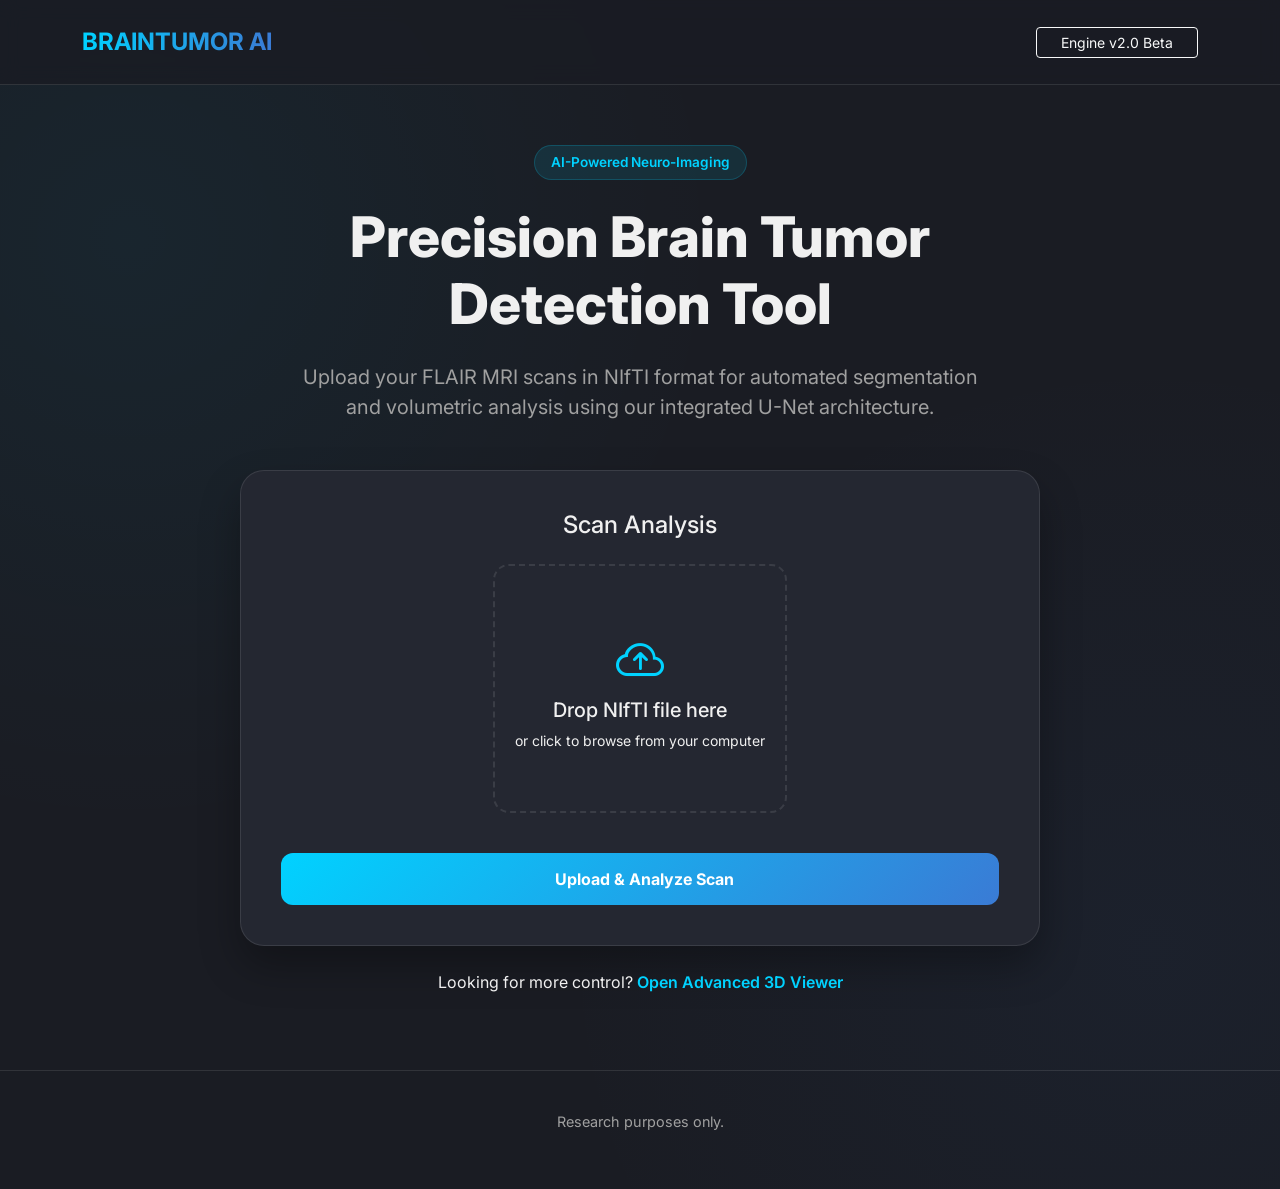
==== commit 486e69a8: "Organized project structure, cleaned legacy files, and updated UI to 3-box slider layout" ====
--- a/templates/front.html
+++ b/templates/front.html
@@ -56,7 +56,7 @@
         }
 
         .hero-section {
-            padding: 80px 0;
+            padding: 60px 0;
             text-align: center;
         }
 
@@ -136,37 +136,90 @@
 
         .results-section {
             display: none;
-            margin-top: 60px;
-            padding-bottom: 60px;
-        }
-
-        .slice-grid {
+            margin-top: 40px;
+            padding-bottom: 80px;
+        }
+
+        .viewer-container {
+            background: var(--surface-color);
+            border-radius: 24px;
+            padding: 40px;
+            border: 1px solid var(--glass-border);
+            box-shadow: 0 20px 50px rgba(0,0,0,0.5);
+        }
+
+        .slider-section {
+            text-align: center;
+            margin-bottom: 50px;
+        }
+
+        .slice-slider {
+            width: 100%;
+            max-width: 400px;
+            margin: 20px auto;
+            height: 6px;
+            background: #333;
+            border-radius: 10px;
+            outline: none;
+            -webkit-appearance: none;
+            appearance: none;
+            cursor: pointer;
+        }
+
+        .slice-slider::-webkit-slider-thumb {
+            -webkit-appearance: none;
+            width: 24px;
+            height: 24px;
+            background: var(--primary-accent);
+            border-radius: 50%;
+            cursor: pointer;
+            box-shadow: 0 0 15px rgba(0, 210, 255, 0.6);
+            border: 3px solid #fff;
+        }
+
+        .viewer-grid {
             display: grid;
-            grid-template-columns: repeat(auto-fit, minmax(280px, 1fr));
-            gap: 24px;
-        }
-
-        .slice-card {
-            background: var(--surface-color);
+            grid-template-columns: 1fr 1.4fr 1fr;
+            gap: 30px;
+            align-items: center;
+            max-width: 800px;
+            margin: 0 auto;
+        }
+
+        .viewer-box {
+            text-align: center;
+            opacity: 0;
+            transform: translateY(20px);
+            transition: opacity 0.5s, transform 0.5s;
+        }
+
+        .viewer-box.visible {
+            opacity: 1;
+            transform: translateY(0);
+        }
+
+        .viewer-box img {
+            width: 100%;
+            border-radius: 16px;
             border: 1px solid var(--glass-border);
-            border-radius: 16px;
-            overflow: hidden;
-            transition: transform 0.3s ease;
-        }
-
-        .slice-card:hover { transform: translateY(-5px); }
-
-        .slice-card img {
-            width: 100%;
-            height: auto;
-            background: #000;
-        }
-
-        .slice-label {
-            padding: 12px;
-            text-align: center;
-            font-weight: 600;
-            font-size: 0.9rem;
+            padding: 5px;
+            background: #0d0e12;
+            margin-top: 15px;
+            box-shadow: 0 10px 30px rgba(0,0,0,0.4);
+        }
+
+        .viewer-box h6 {
+            font-weight: 700;
+            color: var(--text-dim);
+            text-transform: uppercase;
+            letter-spacing: 1.5px;
+            font-size: 0.85rem;
+            margin-bottom: 0;
+        }
+
+        .overlay-box img {
+            border: 2px solid var(--primary-accent);
+            transform: scale(1.03);
         }
 
         .footer {
@@ -190,13 +243,22 @@
         }
 
         .link-advanced:hover { text-decoration: underline; }
+
+        @media (max-width: 992px) {
+            .viewer-grid {
+                grid-template-columns: 1fr;
+                gap: 40px;
+            }
+            .overlay-box { transform: scale(1); }
+            .hero-title { font-size: 2.5rem; }
+        }
     </style>
 </head>
 <body>
 
 <nav class="navbar">
     <div class="container d-flex justify-content-between align-items-center">
-        <a class="navbar-brand" href="#"><i class="bi bi-cpu-fill me-2"></i>BRAINTUMOR AI</a>
+        <a class="navbar-brand" href="#">BRAINTUMOR AI</a>
         <a href="/advanced" class="btn btn-outline-light btn-sm px-4">Engine v2.0 Beta</a>
     </div>
 </nav>
@@ -237,19 +299,43 @@
     </section>
 
     <section class="results-section" id="results-section">
-        <div class="d-flex justify-content-between align-items-end mb-4">
-            <h3 class="fw-bold">Detection Results</h3>
-            <span class="text-dim">Slices with detected abnormalities</span>
-        </div>
-        <div class="slice-grid" id="slice-grid">
-            <!-- Slices injected here -->
+        <div class="viewer-container">
+            <div class="slider-section">
+                <h3 class="fw-bold mb-3">Select Slice</h3>
+                <input type="range" class="slice-slider" id="slice-range" min="0" max="0" value="0">
+                <div class="text-primary h5 fw-bold">Slice: <span id="current-slice-num">0</span></div>
+                <p id="completion-msg" class="text-success fw-bold small mt-3" style="display:none;">
+                    <i class="bi bi-check-circle-fill me-1"></i> Tumor detection complete! Use the slider to explore slices.
+                </p>
+            </div>
+
+            <div class="viewer-grid">
+                <div class="viewer-box" id="box-flair">
+                    <h6>FLAIR MRI Slice</h6>
+                    <img id="img-flair" src="" alt="FLAIR MRI Slice">
+                </div>
+                <div class="viewer-box overlay-box" id="box-overlay">
+                    <h6>Overlayed Predicted Mask</h6>
+                    <img id="img-overlay" src="" alt="Overlayed Mask">
+                </div>
+                <div class="viewer-box" id="box-mask">
+                    <h6>Predicted Mask Only</h6>
+                    <img id="img-mask" src="" alt="Predicted Mask">
+                </div>
+            </div>
+            
+            <div class="text-center mt-5">
+                <a href="/advanced" class="btn btn-outline-light px-5 py-2">
+                    Go to Advanced 3D Viewer <i class="bi bi-arrow-right ms-2"></i>
+                </a>
+            </div>
         </div>
     </section>
 </main>
 
 <footer class="footer">
     <div class="container">
-        <p>&copy; 2026 BrainTumor AI Medical Systems. For research purposes only.</p>
+        <p>Research purposes only.</p>
     </div>
 </footer>
 
@@ -259,8 +345,7 @@
         const dropZone = $('#drop-zone');
         const fileInput = $('#file-input');
         const fileName = $('#file-name');
-
-        // fileInput.click is handled by the label 'for' attribute natively
+        let allSlices = [];
 
         fileInput.change(function() {
             if (this.files.length) {
@@ -297,6 +382,7 @@
             $("#loader").show();
             $("#result-status").text("");
             $("#results-section").hide();
+            $(".viewer-box").removeClass('visible');
 
             let formData = new FormData();
             formData.append("file", file);
@@ -310,8 +396,21 @@
                 success: function (response) {
                     $("#loader").hide();
                     if (response.slices && response.slices.length > 0) {
-                        renderResults(response.slices);
-                        $("#result-status").text("Analysis complete.").css("color", "#00d2ff");
+                        allSlices = response.slices;
+                        initSlider(allSlices.length);
+                        updateImages(0);
+                        
+                        $("#results-section").fadeIn(800);
+                        $("#completion-msg").fadeIn();
+                        
+                        setTimeout(() => {
+                            $(".viewer-box").addClass('visible');
+                        }, 200);
+
+                        window.scrollTo({ 
+                            top: $("#results-section").offset().top - 50, 
+                            behavior: 'smooth' 
+                        });
                     } else {
                         $("#result-status").text("No abnormalities detected or processing failed.").css("color", "#ffbb33");
                     }
@@ -324,19 +423,26 @@
             });
         });
 
-        function renderResults(slices) {
-            const grid = $("#slice-grid");
-            grid.empty();
-            slices.forEach((slice, index) => {
-                grid.append(`
-                    <div class="slice-card">
-                        <img src="${slice.overlay}" alt="Tumor Slice ${index + 1}">
-                        <div class="slice-label">Detection Instance #${index + 1}</div>
-                    </div>
-                `);
-            });
-            $("#results-section").fadeIn();
-            window.scrollTo({ top: $("#results-section").offset().top - 100, behavior: 'smooth' });
+        function initSlider(count) {
+            const slider = $('#slice-range');
+            slider.attr('max', count - 1);
+            slider.val(0);
+            $('#current-slice-num').text(0);
+        }
+
+        $('#slice-range').on('input', function() {
+            const index = $(this).val();
+            $('#current-slice-num').text(index);
+            updateImages(index);
+        });
+
+        function updateImages(index) {
+            const slice = allSlices[index];
+            if (slice) {
+                $('#img-flair').attr('src', slice.flair);
+                $('#img-mask').attr('src', slice.mask);
+                $('#img-overlay').attr('src', slice.overlay);
+            }
         }
     });
 </script>
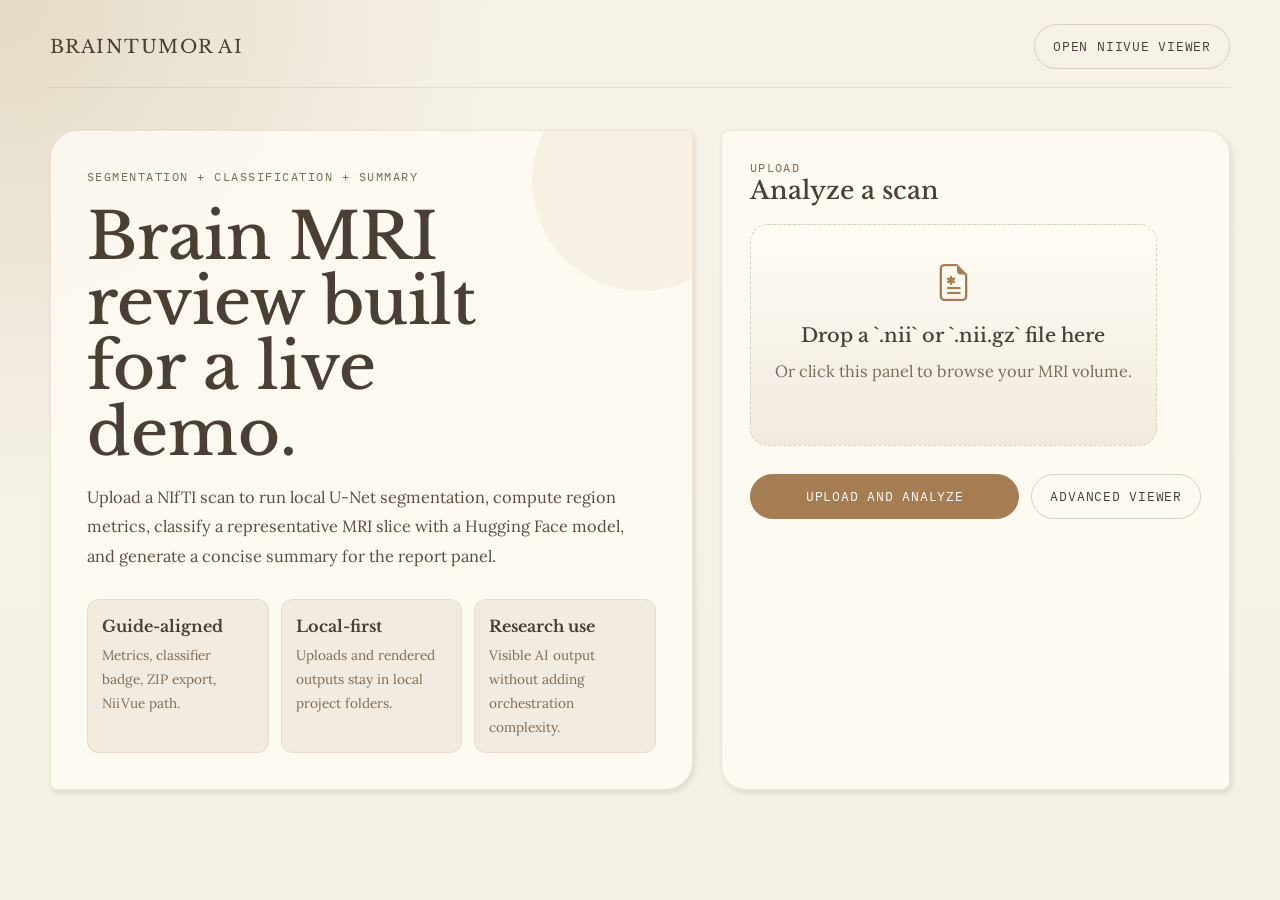
==== commit a6b317f9: "Replace repo with current BrainTumor AI project" ====
--- a/templates/front.html
+++ b/templates/front.html
@@ -3,448 +3,898 @@
 <head>
     <meta charset="UTF-8">
     <meta name="viewport" content="width=device-width, initial-scale=1.0">
-    <title>BrainTumor AI | Project Epoch</title>
-    
-    <!-- Fonts -->
+    <title>BrainTumor AI | MRI Workbench</title>
+
     <link rel="preconnect" href="https://fonts.googleapis.com">
     <link rel="preconnect" href="https://fonts.gstatic.com" crossorigin>
-    <link href="https://fonts.googleapis.com/css2?family=Inter:wght@300;400;600;700&display=swap" rel="stylesheet">
-    
-    <!-- Bootstrap & Icons -->
-    <link href="https://cdn.jsdelivr.net/npm/bootstrap@5.3.0/dist/css/bootstrap.min.css" rel="stylesheet">
-    <link rel="stylesheet" href="https://cdn.jsdelivr.net/npm/bootstrap-icons@1.11.1/font/bootstrap-icons.css">
+    <link href="https://fonts.googleapis.com/css2?family=IBM+Plex+Mono:wght@400;500&family=Libre+Baskerville:wght@400;700&family=Lora:wght@400;500;600&display=swap" rel="stylesheet">
+    <link href="https://cdn.jsdelivr.net/npm/bootstrap@5.3.3/dist/css/bootstrap.min.css" rel="stylesheet">
+    <link rel="stylesheet" href="https://cdn.jsdelivr.net/npm/bootstrap-icons@1.11.3/font/bootstrap-icons.min.css">
 
     <style>
         :root {
-            --bg-color: #1a1c23;
-            --surface-color: #242731;
-            --glass-bg: rgba(255, 255, 255, 0.05);
-            --glass-border: rgba(255, 255, 255, 0.1);
-            --primary-accent: #00d2ff;
-            --secondary-accent: #3a7bd5;
-            --text-main: #f0f0f0;
-            --text-dim: #a0a0a0;
+            --card: #fffcf5;
+            --ring: #a67c52;
+            --input: #dbd0ba;
+            --muted: #ece5d8;
+            --accent: #d4c8aa;
+            --border: #dbd0ba;
+            --radius: 0.25rem;
+            --chart-1: #a67c52;
+            --chart-2: #8d6e4c;
+            --chart-3: #735a3a;
+            --chart-4: #b3906f;
+            --chart-5: #c0a080;
+            --popover: #fffcf5;
+            --primary: #a67c52;
+            --sidebar: #ece5d8;
+            --font-mono: "IBM Plex Mono", monospace;
+            --font-sans: "Libre Baskerville", serif;
+            --secondary: #e2d8c3;
+            --background: #f5f1e6;
+            --font-serif: "Lora", serif;
+            --foreground: #4a3f35;
+            --destructive: #b54a35;
+            --shadow-blur: 5px;
+            --shadow-color: hsl(28 13% 20%);
+            --sidebar-ring: #a67c52;
+            --shadow-spread: 0px;
+            --shadow-opacity: 0.12;
+            --sidebar-accent: #d4c8aa;
+            --sidebar-border: #dbd0ba;
+            --card-foreground: #4a3f35;
+            --shadow-offset-x: 2px;
+            --shadow-offset-y: 3px;
+            --sidebar-primary: #a67c52;
+            --muted-foreground: #7d6b56;
+            --accent-foreground: #4a3f35;
+            --popover-foreground: #4a3f35;
+            --primary-foreground: #ffffff;
+            --sidebar-foreground: #4a3f35;
+            --secondary-foreground: #5c4d3f;
+            --destructive-foreground: #ffffff;
+            --sidebar-accent-foreground: #4a3f35;
+            --sidebar-primary-foreground: #ffffff;
+        }
+
+        * {
+            box-sizing: border-box;
         }
 
         body {
-            background-color: var(--bg-color);
-            color: var(--text-main);
-            font-family: 'Inter', sans-serif;
+            margin: 0;
+            background:
+                radial-gradient(circle at top left, rgba(212, 200, 170, 0.55), transparent 32%),
+                linear-gradient(180deg, #f7f2e8 0%, var(--background) 100%);
+            color: var(--foreground);
+            font-family: var(--font-serif);
             min-height: 100vh;
-            margin: 0;
+        }
+
+        .shell {
+            width: min(1180px, calc(100% - 32px));
+            margin: 0 auto;
+            padding-bottom: 56px;
+        }
+
+        .topbar {
+            display: flex;
+            justify-content: space-between;
+            align-items: center;
+            gap: 16px;
+            padding: 24px 0 18px;
+            border-bottom: 1px solid rgba(166, 124, 82, 0.18);
+        }
+
+        .brand {
+            font-family: var(--font-sans);
+            font-size: 1.15rem;
+            letter-spacing: 0.08em;
+            text-transform: uppercase;
+            color: var(--foreground);
+            text-decoration: none;
+        }
+
+        .topbar-actions {
+            display: flex;
+            gap: 12px;
+            align-items: center;
+        }
+
+        .hero {
+            display: grid;
+            grid-template-columns: 1.2fr 0.95fr;
+            gap: 28px;
+            padding: 42px 0 24px;
+        }
+
+        .hero-panel,
+        .card-shell {
+            background: rgba(255, 252, 245, 0.82);
+            border: 1px solid rgba(166, 124, 82, 0.18);
+            box-shadow:
+                var(--shadow-offset-x) var(--shadow-offset-y) var(--shadow-blur) var(--shadow-spread)
+                rgba(60, 46, 34, var(--shadow-opacity));
+        }
+
+        .hero-panel {
+            border-radius: 28px 6px 28px 6px;
+            padding: 36px;
+            position: relative;
+            overflow: hidden;
+        }
+
+        .hero-panel::after {
+            content: "";
+            position: absolute;
+            right: -60px;
+            top: -60px;
+            width: 220px;
+            height: 220px;
+            border-radius: 50%;
+            background: rgba(166, 124, 82, 0.08);
+        }
+
+        .eyebrow {
+            font-family: var(--font-mono);
+            text-transform: uppercase;
+            letter-spacing: 0.12em;
+            font-size: 0.78rem;
+            color: var(--muted-foreground);
+            margin-bottom: 18px;
+        }
+
+        .hero h1 {
+            font-family: var(--font-sans);
+            font-size: clamp(2.6rem, 5vw, 4.6rem);
+            line-height: 1.02;
+            margin: 0 0 18px;
+            max-width: 10ch;
+        }
+
+        .hero p {
+            margin: 0 0 28px;
+            font-size: 1.02rem;
+            line-height: 1.8;
+            color: var(--secondary-foreground);
+            max-width: 58ch;
+        }
+
+        .hero-meta {
+            display: grid;
+            grid-template-columns: repeat(3, minmax(0, 1fr));
+            gap: 12px;
+            margin-top: 24px;
+        }
+
+        .meta-card {
+            background: rgba(236, 229, 216, 0.68);
+            border: 1px solid rgba(166, 124, 82, 0.15);
+            padding: 14px;
+            border-radius: 12px;
+        }
+
+        .meta-card strong {
+            display: block;
+            font-family: var(--font-sans);
+            font-size: 1rem;
+            margin-bottom: 4px;
+        }
+
+        .meta-card span {
+            color: var(--muted-foreground);
+            font-size: 0.85rem;
+        }
+
+        .upload-card {
+            border-radius: 8px 24px 8px 24px;
+            padding: 28px;
             display: flex;
             flex-direction: column;
-            background-image: 
-                radial-gradient(circle at 10% 20%, rgba(0, 210, 255, 0.05) 0%, transparent 40%),
-                radial-gradient(circle at 90% 80%, rgba(58, 123, 213, 0.05) 0%, transparent 40%);
-        }
-
-        .navbar {
-            background: rgba(26, 28, 35, 0.8);
-            backdrop-filter: blur(10px);
-            border-bottom: 1px solid var(--glass-border);
-            padding: 1.2rem 0;
-        }
-
-        .navbar-brand {
-            font-weight: 700;
-            background: linear-gradient(90deg, var(--primary-accent), var(--secondary-accent));
-            -webkit-background-clip: text;
-            background-clip: text;
-            -webkit-text-fill-color: transparent;
-            font-size: 1.5rem;
-        }
-
-        .hero-section {
-            padding: 60px 0;
+            gap: 18px;
+        }
+
+        .section-label {
+            font-family: var(--font-mono);
+            text-transform: uppercase;
+            letter-spacing: 0.12em;
+            font-size: 0.72rem;
+            color: var(--muted-foreground);
+        }
+
+        .upload-card h2,
+        .results-head h2 {
+            font-family: var(--font-sans);
+            font-size: 1.55rem;
+            margin: 0;
+        }
+
+        .drop-zone {
+            border: 1px dashed var(--border);
+            border-radius: 18px;
+            background: linear-gradient(180deg, rgba(255, 252, 245, 0.96), rgba(236, 229, 216, 0.75));
+            padding: 30px 24px;
             text-align: center;
-        }
-
-        .hero-badge {
-            display: inline-block;
-            background: rgba(0, 210, 255, 0.1);
-            border: 1px solid rgba(0, 210, 255, 0.2);
-            color: var(--primary-accent);
-            padding: 6px 16px;
-            border-radius: 30px;
-            font-size: 0.85rem;
-            font-weight: 600;
-            margin-bottom: 24px;
-        }
-
-        .hero-title {
-            font-size: 3.5rem;
-            font-weight: 800;
-            line-height: 1.2;
-            margin-bottom: 24px;
-        }
-
-        .hero-subtitle {
-            font-size: 1.25rem;
-            color: var(--text-dim);
-            max-width: 700px;
-            margin: 0 auto 48px;
-        }
-
-        .analysis-card {
-            background: var(--surface-color);
-            border: 1px solid var(--glass-border);
-            border-radius: 24px;
-            padding: 40px;
-            box-shadow: 0 20px 40px rgba(0, 0, 0, 0.3);
-            max-width: 800px;
-            margin: 0 auto;
-        }
-
-        .drop-zone {
-            border: 2px dashed var(--glass-border);
-            border-radius: 16px;
-            padding: 60px 20px;
-            transition: all 0.3s ease;
+            transition: 0.2s ease;
             cursor: pointer;
-            position: relative;
-        }
-
-        .drop-zone:hover, .drop-zone.active {
-            border-color: var(--primary-accent);
-            background: rgba(0, 210, 255, 0.03);
-        }
-
-        .upload-icon {
-            font-size: 3rem;
-            color: var(--primary-accent);
-            margin-bottom: 20px;
-        }
-
-        #file-input { display: none; }
-
-        .btn-analyze {
-            background: linear-gradient(135deg, var(--primary-accent), var(--secondary-accent));
-            border: none;
-            padding: 14px 40px;
-            border-radius: 12px;
-            font-weight: 700;
-            color: white;
-            transition: transform 0.2s, box-shadow 0.2s;
-            margin-top: 24px;
-        }
-
-        .btn-analyze:hover {
-            transform: translateY(-2px);
-            box-shadow: 0 10px 20px rgba(0, 210, 255, 0.3);
+        }
+
+        .drop-zone.active {
+            border-color: var(--ring);
+            transform: translateY(-1px);
+            box-shadow: 0 12px 30px rgba(166, 124, 82, 0.12);
+        }
+
+        .drop-zone i {
+            font-size: 2.3rem;
+            color: var(--primary);
+        }
+
+        .drop-zone h3 {
+            font-family: var(--font-sans);
+            font-size: 1.2rem;
+            margin: 14px 0 10px;
+        }
+
+        .drop-zone p,
+        .helper-text,
+        .status-text {
+            color: var(--muted-foreground);
+        }
+
+        #file-input {
+            display: none;
+        }
+
+        .action-row {
+            display: flex;
+            gap: 12px;
+        }
+
+        .btn-ink,
+        .btn-outline-ink {
+            border-radius: 999px;
+            padding: 12px 18px;
+            font-family: var(--font-mono);
+            font-size: 0.8rem;
+            letter-spacing: 0.06em;
+            text-transform: uppercase;
+            transition: 0.2s ease;
+        }
+
+        .btn-ink {
+            border: 1px solid var(--primary);
+            background: var(--primary);
+            color: var(--primary-foreground);
+        }
+
+        .btn-ink:hover {
+            background: #8f6843;
+            border-color: #8f6843;
+            color: #fff;
+        }
+
+        .btn-outline-ink {
+            border: 1px solid var(--border);
+            background: transparent;
+            color: var(--foreground);
+        }
+
+        .btn-outline-ink:hover,
+        .toggle-btn.active {
+            border-color: var(--primary);
+            background: rgba(166, 124, 82, 0.11);
+            color: var(--foreground);
+        }
+
+        .loader {
+            display: none;
+            align-items: center;
+            gap: 12px;
+            font-family: var(--font-mono);
+            font-size: 0.82rem;
         }
 
         .results-section {
             display: none;
-            margin-top: 40px;
-            padding-bottom: 80px;
-        }
-
-        .viewer-container {
-            background: var(--surface-color);
-            border-radius: 24px;
-            padding: 40px;
-            border: 1px solid var(--glass-border);
-            box-shadow: 0 20px 50px rgba(0,0,0,0.5);
-        }
-
-        .slider-section {
-            text-align: center;
-            margin-bottom: 50px;
-        }
-
-        .slice-slider {
-            width: 100%;
-            max-width: 400px;
-            margin: 20px auto;
-            height: 6px;
-            background: #333;
-            border-radius: 10px;
-            outline: none;
-            -webkit-appearance: none;
-            appearance: none;
-            cursor: pointer;
-        }
-
-        .slice-slider::-webkit-slider-thumb {
-            -webkit-appearance: none;
-            width: 24px;
-            height: 24px;
-            background: var(--primary-accent);
-            border-radius: 50%;
-            cursor: pointer;
-            box-shadow: 0 0 15px rgba(0, 210, 255, 0.6);
-            border: 3px solid #fff;
+            margin-top: 18px;
+        }
+
+        .results-shell {
+            border-radius: 28px;
+            padding: 28px;
+        }
+
+        .results-head {
+            display: flex;
+            justify-content: space-between;
+            gap: 16px;
+            align-items: flex-start;
+            margin-bottom: 22px;
+        }
+
+        .results-head p {
+            margin: 8px 0 0;
+            color: var(--muted-foreground);
+        }
+
+        .pill-row {
+            display: flex;
+            gap: 10px;
+            flex-wrap: wrap;
+        }
+
+        .badge-chip {
+            border-radius: 999px;
+            padding: 10px 14px;
+            background: rgba(236, 229, 216, 0.78);
+            border: 1px solid rgba(166, 124, 82, 0.14);
+            font-family: var(--font-mono);
+            font-size: 0.75rem;
+            text-transform: uppercase;
+            letter-spacing: 0.05em;
+        }
+
+        .badge-chip.alert {
+            background: rgba(181, 74, 53, 0.11);
+            border-color: rgba(181, 74, 53, 0.2);
+            color: var(--destructive);
+        }
+
+        .insight-grid {
+            display: grid;
+            grid-template-columns: 1.1fr 0.9fr;
+            gap: 20px;
+            margin-bottom: 22px;
+        }
+
+        .summary-card,
+        .classifier-card,
+        .metrics-card,
+        .viewer-card {
+            border-radius: 20px;
+            padding: 22px;
+            background: rgba(255, 252, 245, 0.92);
+            border: 1px solid rgba(166, 124, 82, 0.16);
+        }
+
+        .summary-card p,
+        .classifier-note,
+        .metric-subtitle,
+        .viewer-caption {
+            color: var(--muted-foreground);
+        }
+
+        .summary-card h3,
+        .classifier-card h3,
+        .metrics-card h3,
+        .viewer-card h3 {
+            font-family: var(--font-sans);
+            font-size: 1.15rem;
+            margin: 0 0 14px;
+        }
+
+        .summary-source {
+            display: inline-flex;
+            align-items: center;
+            gap: 8px;
+            font-family: var(--font-mono);
+            font-size: 0.72rem;
+            text-transform: uppercase;
+            letter-spacing: 0.08em;
+            color: var(--muted-foreground);
+            margin-bottom: 12px;
+        }
+
+        .classifier-main {
+            display: flex;
+            align-items: baseline;
+            justify-content: space-between;
+            gap: 12px;
+            margin-bottom: 10px;
+        }
+
+        .classifier-main strong {
+            font-family: var(--font-sans);
+            font-size: 1.35rem;
+        }
+
+        .classifier-main span {
+            font-family: var(--font-mono);
+            color: var(--primary);
+        }
+
+        .prediction-list {
+            display: grid;
+            gap: 10px;
+            margin-top: 14px;
+        }
+
+        .prediction-row {
+            display: flex;
+            justify-content: space-between;
+            gap: 14px;
+            padding: 10px 12px;
+            background: rgba(236, 229, 216, 0.62);
+            border-radius: 12px;
+            font-size: 0.92rem;
+        }
+
+        .metrics-grid {
+            display: grid;
+            grid-template-columns: repeat(5, minmax(0, 1fr));
+            gap: 14px;
+        }
+
+        .metric-tile {
+            padding: 16px;
+            border-radius: 16px;
+            background: linear-gradient(180deg, rgba(236, 229, 216, 0.9), rgba(212, 200, 170, 0.34));
+            border: 1px solid rgba(166, 124, 82, 0.15);
+        }
+
+        .metric-tile .value {
+            display: block;
+            font-family: var(--font-sans);
+            font-size: 1.55rem;
+            margin-bottom: 6px;
+        }
+
+        .metric-tile .label {
+            display: block;
+            color: var(--muted-foreground);
+            font-size: 0.76rem;
+            text-transform: uppercase;
+            letter-spacing: 0.06em;
+            font-family: var(--font-mono);
+        }
+
+        .viewer-toolbar {
+            display: flex;
+            justify-content: space-between;
+            gap: 16px;
+            align-items: center;
+            margin-bottom: 18px;
+            flex-wrap: wrap;
+        }
+
+        .toggle-group {
+            display: flex;
+            flex-wrap: wrap;
+            gap: 8px;
+        }
+
+        .toggle-btn {
+            border: 1px solid var(--border);
+            background: transparent;
+            color: var(--foreground);
+            border-radius: 999px;
+            padding: 9px 14px;
+            font-family: var(--font-mono);
+            font-size: 0.76rem;
+            text-transform: uppercase;
+            letter-spacing: 0.06em;
+        }
+
+        .slice-range {
+            width: min(280px, 100%);
+            accent-color: var(--primary);
         }
 
         .viewer-grid {
             display: grid;
-            grid-template-columns: 1fr 1.4fr 1fr;
-            gap: 30px;
-            align-items: center;
-            max-width: 800px;
-            margin: 0 auto;
-        }
-
-        .viewer-box {
-            text-align: center;
-            opacity: 0;
-            transform: translateY(20px);
-            transition: opacity 0.5s, transform 0.5s;
-        }
-
-        .viewer-box.visible {
-            opacity: 1;
-            transform: translateY(0);
-        }
-
-        .viewer-box img {
+            grid-template-columns: repeat(3, minmax(0, 1fr));
+            gap: 16px;
+        }
+
+        .viewer-frame {
+            border-radius: 18px;
+            border: 1px solid rgba(166, 124, 82, 0.16);
+            background: #f6f0e4;
+            padding: 14px;
+            transition: opacity 0.2s ease, transform 0.2s ease;
+        }
+
+        .viewer-frame.muted {
+            opacity: 0.22;
+            transform: scale(0.985);
+        }
+
+        .viewer-frame h4 {
+            margin: 0 0 12px;
+            font-size: 0.95rem;
+            font-family: var(--font-sans);
+        }
+
+        .viewer-frame img {
             width: 100%;
-            border-radius: 16px;
-            border: 1px solid var(--glass-border);
-            padding: 5px;
-            background: #0d0e12;
-            margin-top: 15px;
-            box-shadow: 0 10px 30px rgba(0,0,0,0.4);
-        }
-
-        .viewer-box h6 {
-            font-weight: 700;
-            color: var(--text-dim);
-            text-transform: uppercase;
-            letter-spacing: 1.5px;
-            font-size: 0.85rem;
-            margin-bottom: 0;
-        }
-
-        .overlay-box img {
-            border: 2px solid var(--primary-accent);
-            transform: scale(1.03);
-        }
-
-        .footer {
-            margin-top: auto;
-            padding: 40px 0;
-            border-top: 1px solid var(--glass-border);
-            text-align: center;
-            color: var(--text-dim);
+            aspect-ratio: 1 / 1;
+            object-fit: contain;
+            background: #1e1a18;
+            border-radius: 12px;
+            border: 1px solid rgba(166, 124, 82, 0.18);
+        }
+
+        .footer-note {
+            margin-top: 24px;
+            color: var(--muted-foreground);
             font-size: 0.9rem;
         }
 
-        .loader {
-            display: none;
-            margin: 20px auto;
-        }
-
-        .link-advanced {
-            color: var(--primary-accent);
-            text-decoration: none;
-            font-weight: 600;
-        }
-
-        .link-advanced:hover { text-decoration: underline; }
-
-        @media (max-width: 992px) {
-            .viewer-grid {
+        @media (max-width: 1040px) {
+            .hero,
+            .insight-grid {
                 grid-template-columns: 1fr;
-                gap: 40px;
-            }
-            .overlay-box { transform: scale(1); }
-            .hero-title { font-size: 2.5rem; }
+            }
+
+            .metrics-grid,
+            .viewer-grid,
+            .hero-meta {
+                grid-template-columns: repeat(2, minmax(0, 1fr));
+            }
+        }
+
+        @media (max-width: 720px) {
+            .shell {
+                width: min(100% - 20px, 100%);
+            }
+
+            .hero-panel,
+            .upload-card,
+            .results-shell {
+                padding: 22px;
+            }
+
+            .metrics-grid,
+            .viewer-grid,
+            .hero-meta {
+                grid-template-columns: 1fr;
+            }
+
+            .topbar,
+            .results-head,
+            .viewer-toolbar {
+                flex-direction: column;
+                align-items: stretch;
+            }
+
+            .action-row {
+                flex-direction: column;
+            }
         }
     </style>
 </head>
 <body>
-
-<nav class="navbar">
-    <div class="container d-flex justify-content-between align-items-center">
-        <a class="navbar-brand" href="#">BRAINTUMOR AI</a>
-        <a href="/advanced" class="btn btn-outline-light btn-sm px-4">Engine v2.0 Beta</a>
-    </div>
-</nav>
-
-<main class="container">
-    <section class="hero-section">
-        <span class="hero-badge">AI-Powered Neuro-Imaging</span>
-        <h1 class="hero-title">Precision Brain Tumor <br> Detection Tool</h1>
-        <p class="hero-subtitle">Upload your FLAIR MRI scans in NIfTI format for automated segmentation and volumetric analysis using our integrated U-Net architecture.</p>
-        
-        <div class="analysis-card">
-            <h4 class="mb-4">Scan Analysis</h4>
-            <form id="upload-form" enctype="multipart/form-data">
-                <label class="drop-zone" id="drop-zone" for="file-input">
-                    <i class="bi bi-cloud-arrow-up upload-icon"></i>
-                    <h5 class="mb-2">Drop NIfTI file here</h5>
-                    <p class="text-dim small mb-0">or click to browse from your computer</p>
-                    <p id="file-name" class="mt-3 fw-bold text-primary" style="display:none;"></p>
-                    <input type="file" id="file-input" name="file" accept=".nii,.nii.gz">
-                </label>
-                
-                <div class="loader" id="loader">
-                    <div class="spinner-border text-primary" role="status"></div>
-                    <p class="mt-2 text-dim">Analyzing spatial features...</p>
+    <div class="shell">
+        <header class="topbar">
+            <a class="brand" href="/">BrainTumor AI</a>
+            <div class="topbar-actions">
+                <a href="/advanced" class="btn btn-outline-ink">Open NiiVue Viewer</a>
+            </div>
+        </header>
+
+        <section class="hero">
+            <article class="hero-panel">
+                <div class="eyebrow">Segmentation + classification + summary</div>
+                <h1>Brain MRI review built for a live demo.</h1>
+                <p>
+                    Upload a NIfTI scan to run local U-Net segmentation, compute region metrics,
+                    classify a representative MRI slice with a Hugging Face model, and generate a
+                    concise summary for the report panel.
+                </p>
+                <div class="hero-meta">
+                    <div class="meta-card">
+                        <strong>Guide-aligned</strong>
+                        <span>Metrics, classifier badge, ZIP export, NiiVue path.</span>
+                    </div>
+                    <div class="meta-card">
+                        <strong>Local-first</strong>
+                        <span>Uploads and rendered outputs stay in local project folders.</span>
+                    </div>
+                    <div class="meta-card">
+                        <strong>Research use</strong>
+                        <span>Visible AI output without adding orchestration complexity.</span>
+                    </div>
                 </div>
-
-                <div id="result-status" class="mt-3"></div>
-
-                <button type="submit" class="btn btn-analyze w-100">
-                    <i class="bi bi-bolt-fill me-2"></i>Upload & Analyze Scan
-                </button>
-            </form>
-        </div>
-        
-        <div class="mt-4">
-            <p class="text-dim">Looking for more control? <a href="/advanced" class="link-advanced">Open Advanced 3D Viewer</a></p>
-        </div>
-    </section>
-
-    <section class="results-section" id="results-section">
-        <div class="viewer-container">
-            <div class="slider-section">
-                <h3 class="fw-bold mb-3">Select Slice</h3>
-                <input type="range" class="slice-slider" id="slice-range" min="0" max="0" value="0">
-                <div class="text-primary h5 fw-bold">Slice: <span id="current-slice-num">0</span></div>
-                <p id="completion-msg" class="text-success fw-bold small mt-3" style="display:none;">
-                    <i class="bi bi-check-circle-fill me-1"></i> Tumor detection complete! Use the slider to explore slices.
+            </article>
+
+            <aside class="card-shell upload-card">
+                <div>
+                    <div class="section-label">Upload</div>
+                    <h2>Analyze a scan</h2>
+                </div>
+
+                <form id="upload-form" enctype="multipart/form-data">
+                    <label class="drop-zone" id="drop-zone" for="file-input">
+                        <i class="bi bi-file-earmark-medical"></i>
+                        <h3>Drop a `.nii` or `.nii.gz` file here</h3>
+                        <p>Or click this panel to browse your MRI volume.</p>
+                        <p class="helper-text" id="file-name" style="display:none;"></p>
+                        <input type="file" id="file-input" name="file" accept=".nii,.nii.gz">
+                    </label>
+
+                    <div class="loader" id="loader">
+                        <div class="spinner-border spinner-border-sm" role="status"></div>
+                        <span>Running segmentation and classifier inference...</span>
+                    </div>
+
+                    <p class="status-text" id="result-status"></p>
+
+                    <div class="action-row">
+                        <button type="submit" class="btn btn-ink flex-fill">Upload and analyze</button>
+                        <a href="/advanced" class="btn btn-outline-ink">Advanced viewer</a>
+                    </div>
+                </form>
+            </aside>
+        </section>
+
+        <section class="results-section" id="results-section">
+            <div class="card-shell results-shell">
+                <div class="results-head">
+                    <div>
+                        <div class="section-label">Results</div>
+                        <h2>Segmentation workbench</h2>
+                        <p>Use the slice control and overlay toggles to inspect the generated outputs.</p>
+                    </div>
+                    <div class="pill-row" id="status-badges"></div>
+                </div>
+
+                <div class="insight-grid">
+                    <article class="summary-card">
+                        <div class="summary-source">
+                            <span>Summary source</span>
+                            <strong id="summary-source-text">local</strong>
+                        </div>
+                        <h3>Clinical-style summary</h3>
+                        <p id="summary-text">No summary available yet.</p>
+                    </article>
+
+                    <article class="classifier-card">
+                        <h3>HF classifier badge</h3>
+                        <div id="classifier-content">
+                            <p class="classifier-note">Classifier output will appear after analysis.</p>
+                        </div>
+                    </article>
+                </div>
+
+                <article class="metrics-card">
+                    <h3>Segmentation metrics</h3>
+                    <p class="metric-subtitle">Whole-volume counts derived from the predicted mask.</p>
+                    <div class="metrics-grid" id="metrics-grid"></div>
+                </article>
+
+                <article class="viewer-card mt-4">
+                    <div class="viewer-toolbar">
+                        <div>
+                            <h3>Slice review</h3>
+                            <p class="viewer-caption mb-0">Three synchronized exports: source, predicted mask, and overlay.</p>
+                        </div>
+                        <div class="toggle-group">
+                            <button type="button" class="toggle-btn active" data-view="flair">Source</button>
+                            <button type="button" class="toggle-btn active" data-view="overlay">Overlay</button>
+                            <button type="button" class="toggle-btn active" data-view="mask">Mask</button>
+                        </div>
+                    </div>
+
+                    <div class="viewer-toolbar">
+                        <label for="slice-range" class="section-label mb-0">Slice <span id="current-slice-num">0</span></label>
+                        <input type="range" class="slice-range" id="slice-range" min="0" max="0" value="0">
+                        <button type="button" class="btn btn-outline-ink" id="download-btn">Download ZIP</button>
+                    </div>
+
+                    <div class="viewer-grid">
+                        <div class="viewer-frame" id="frame-flair">
+                            <h4>FLAIR source</h4>
+                            <img id="img-flair" src="" alt="FLAIR source slice">
+                        </div>
+                        <div class="viewer-frame" id="frame-overlay">
+                            <h4>Predicted overlay</h4>
+                            <img id="img-overlay" src="" alt="Overlay slice">
+                        </div>
+                        <div class="viewer-frame" id="frame-mask">
+                            <h4>Mask only</h4>
+                            <img id="img-mask" src="" alt="Predicted mask slice">
+                        </div>
+                    </div>
+                </article>
+
+                <p class="footer-note">
+                    These outputs are intended for demo and research use only and should not be treated as a medical diagnosis.
                 </p>
             </div>
-
-            <div class="viewer-grid">
-                <div class="viewer-box" id="box-flair">
-                    <h6>FLAIR MRI Slice</h6>
-                    <img id="img-flair" src="" alt="FLAIR MRI Slice">
-                </div>
-                <div class="viewer-box overlay-box" id="box-overlay">
-                    <h6>Overlayed Predicted Mask</h6>
-                    <img id="img-overlay" src="" alt="Overlayed Mask">
-                </div>
-                <div class="viewer-box" id="box-mask">
-                    <h6>Predicted Mask Only</h6>
-                    <img id="img-mask" src="" alt="Predicted Mask">
-                </div>
-            </div>
-            
-            <div class="text-center mt-5">
-                <a href="/advanced" class="btn btn-outline-light px-5 py-2">
-                    Go to Advanced 3D Viewer <i class="bi bi-arrow-right ms-2"></i>
-                </a>
-            </div>
-        </div>
-    </section>
-</main>
-
-<footer class="footer">
-    <div class="container">
-        <p>Research purposes only.</p>
+        </section>
     </div>
-</footer>
-
-<script src="https://code.jquery.com/jquery-3.6.0.min.js"></script>
-<script>
-    $(document).ready(function () {
-        const dropZone = $('#drop-zone');
-        const fileInput = $('#file-input');
-        const fileName = $('#file-name');
-        let allSlices = [];
-
-        fileInput.change(function() {
-            if (this.files.length) {
-                fileName.text("Selected: " + this.files[0].name).show();
-            }
-        });
-
-        dropZone.on('dragover', (e) => {
-            e.preventDefault();
-            dropZone.addClass('active');
-        });
-
-        dropZone.on('dragleave', () => dropZone.removeClass('active'));
-
-        dropZone.on('drop', (e) => {
-            e.preventDefault();
-            dropZone.removeClass('active');
-            const files = e.originalEvent.dataTransfer.files;
-            if (files.length) {
-                fileInput[0].files = files;
-                fileName.text("Selected: " + files[0].name).show();
-            }
-        });
-
-        $("#upload-form").submit(function (event) {
-            event.preventDefault();
-            
-            let file = fileInput[0].files[0];
-            if (!file) {
-                $("#result-status").text("Please select a file first.").css("color", "#ff4444");
-                return;
-            }
-
-            $("#loader").show();
-            $("#result-status").text("");
-            $("#results-section").hide();
-            $(".viewer-box").removeClass('visible');
-
-            let formData = new FormData();
-            formData.append("file", file);
-
-            $.ajax({
-                url: "/detect_tumor",
-                type: "POST",
-                data: formData,
-                processData: false,
-                contentType: false,
-                success: function (response) {
-                    $("#loader").hide();
-                    if (response.slices && response.slices.length > 0) {
+
+    <script src="https://code.jquery.com/jquery-3.7.1.min.js"></script>
+    <script>
+        $(function () {
+            const dropZone = $("#drop-zone");
+            const fileInput = $("#file-input");
+            const fileName = $("#file-name");
+            const resultStatus = $("#result-status");
+            const loader = $("#loader");
+            const sliceRange = $("#slice-range");
+
+            let allSlices = [];
+
+            function setStatus(message, isError = false) {
+                resultStatus.text(message).css("color", isError ? "var(--destructive)" : "var(--muted-foreground)");
+            }
+
+            function renderMetrics(metrics) {
+                const cards = [
+                    { label: "Tumor coverage", value: metrics.tumor_percentage + "%" },
+                    { label: "Tumor pixels", value: metrics.total_tumor_pixels.toLocaleString() },
+                    { label: "Necrotic", value: metrics.necrotic_pixels.toLocaleString() },
+                    { label: "Edema", value: metrics.edema_pixels.toLocaleString() },
+                    { label: "Enhancing", value: metrics.enhancing_pixels.toLocaleString() }
+                ];
+
+                $("#metrics-grid").html(cards.map((metric) => `
+                    <div class="metric-tile">
+                        <span class="value">${metric.value}</span>
+                        <span class="label">${metric.label}</span>
+                    </div>
+                `).join(""));
+            }
+
+            function renderSummary(summary, summarySource) {
+                $("#summary-text").text(summary || "No summary available.");
+                $("#summary-source-text").text(summarySource || "local");
+            }
+
+            function renderStatusBadges(metrics, classification) {
+                const tumorDetected = classification?.available ? classification.is_tumor : (metrics.tumor_percentage > 0);
+                const pillClass = tumorDetected ? "badge-chip alert" : "badge-chip";
+                const primaryText = tumorDetected ? "Tumor signal detected" : "Low tumor signal";
+                const sourceText = classification?.available ? "HF badge active" : "HF badge unavailable";
+
+                $("#status-badges").html(`
+                    <span class="${pillClass}">${primaryText}</span>
+                    <span class="badge-chip">Coverage ${metrics.tumor_percentage}%</span>
+                    <span class="badge-chip">${sourceText}</span>
+                `);
+            }
+
+            function renderClassifier(classification) {
+                if (!classification || !classification.available) {
+                    $("#classifier-content").html(`
+                        <p class="classifier-note">
+                            Classifier unavailable${classification?.error ? `: ${classification.error}` : "."}
+                        </p>
+                    `);
+                    return;
+                }
+
+                const fallbackNote = classification.fallback_in_use
+                    ? `<p class="classifier-note">Guide model unavailable, runtime fallback in use: ${classification.model_id}</p>`
+                    : `<p class="classifier-note">Model: ${classification.model_id}</p>`;
+
+                const predictions = classification.predictions.map((item) => `
+                    <div class="prediction-row">
+                        <span>${item.label}</span>
+                        <strong>${item.score}%</strong>
+                    </div>
+                `).join("");
+
+                $("#classifier-content").html(`
+                    <div class="classifier-main">
+                        <strong>${classification.top_label}</strong>
+                        <span>${classification.confidence}%</span>
+                    </div>
+                    ${fallbackNote}
+                    <div class="prediction-list">${predictions}</div>
+                `);
+            }
+
+            function updateImages(index) {
+                const slice = allSlices[index];
+                if (!slice) {
+                    return;
+                }
+
+                $("#img-flair").attr("src", slice.flair);
+                $("#img-overlay").attr("src", slice.overlay);
+                $("#img-mask").attr("src", slice.mask);
+                $("#current-slice-num").text(index);
+            }
+
+            function initSlider(count) {
+                sliceRange.attr("max", Math.max(0, count - 1));
+                sliceRange.val(0);
+                updateImages(0);
+            }
+
+            fileInput.on("change", function () {
+                if (this.files.length) {
+                    fileName.text(this.files[0].name).show();
+                }
+            });
+
+            dropZone.on("dragover", function (event) {
+                event.preventDefault();
+                dropZone.addClass("active");
+            });
+
+            dropZone.on("dragleave drop", function () {
+                dropZone.removeClass("active");
+            });
+
+            dropZone.on("drop", function (event) {
+                event.preventDefault();
+                const files = event.originalEvent.dataTransfer.files;
+                if (files.length) {
+                    fileInput[0].files = files;
+                    fileName.text(files[0].name).show();
+                }
+            });
+
+            sliceRange.on("input", function () {
+                updateImages(Number($(this).val()));
+            });
+
+            $(".toggle-btn").on("click", function () {
+                $(this).toggleClass("active");
+                const target = $(this).data("view");
+                $(`#frame-${target}`).toggleClass("muted", !$(this).hasClass("active"));
+            });
+
+            $("#download-btn").on("click", function () {
+                window.location.href = "/download_results";
+            });
+
+            $("#upload-form").on("submit", function (event) {
+                event.preventDefault();
+
+                const file = fileInput[0].files[0];
+                if (!file) {
+                    setStatus("Select a NIfTI file before running analysis.", true);
+                    return;
+                }
+
+                const formData = new FormData();
+                formData.append("file", file);
+
+                loader.css("display", "flex");
+                setStatus("Uploading scan...");
+                $("#results-section").hide();
+
+                $.ajax({
+                    url: "/detect_tumor",
+                    type: "POST",
+                    data: formData,
+                    processData: false,
+                    contentType: false,
+                    success: function (response) {
+                        loader.hide();
+
+                        if (!response.slices || !response.slices.length) {
+                            setStatus("No slices were returned from the backend.", true);
+                            return;
+                        }
+
                         allSlices = response.slices;
                         initSlider(allSlices.length);
-                        updateImages(0);
-                        
-                        $("#results-section").fadeIn(800);
-                        $("#completion-msg").fadeIn();
-                        
-                        setTimeout(() => {
-                            $(".viewer-box").addClass('visible');
-                        }, 200);
-
-                        window.scrollTo({ 
-                            top: $("#results-section").offset().top - 50, 
-                            behavior: 'smooth' 
+                        renderMetrics(response.metrics);
+                        renderSummary(response.summary, response.summary_source);
+                        renderClassifier(response.classification);
+                        renderStatusBadges(response.metrics, response.classification);
+                        $("#results-section").fadeIn(250);
+                        setStatus("Analysis complete.");
+
+                        window.scrollTo({
+                            top: $("#results-section").offset().top - 24,
+                            behavior: "smooth"
                         });
-                    } else {
-                        $("#result-status").text("No abnormalities detected or processing failed.").css("color", "#ffbb33");
+                    },
+                    error: function (xhr) {
+                        loader.hide();
+                        const message = xhr.responseJSON?.error || "Upload failed";
+                        setStatus(message, true);
                     }
-                },
-                error: function (xhr) {
-                    $("#loader").hide();
-                    let msg = xhr.responseJSON ? xhr.responseJSON.error : "Upload failed";
-                    $("#result-status").text("Error: " + msg).css("color", "#ff4444");
-                }
+                });
             });
         });
-
-        function initSlider(count) {
-            const slider = $('#slice-range');
-            slider.attr('max', count - 1);
-            slider.val(0);
-            $('#current-slice-num').text(0);
-        }
-
-        $('#slice-range').on('input', function() {
-            const index = $(this).val();
-            $('#current-slice-num').text(index);
-            updateImages(index);
-        });
-
-        function updateImages(index) {
-            const slice = allSlices[index];
-            if (slice) {
-                $('#img-flair').attr('src', slice.flair);
-                $('#img-mask').attr('src', slice.mask);
-                $('#img-overlay').attr('src', slice.overlay);
-            }
-        }
-    });
-</script>
+    </script>
 </body>
-</html>+</html>
